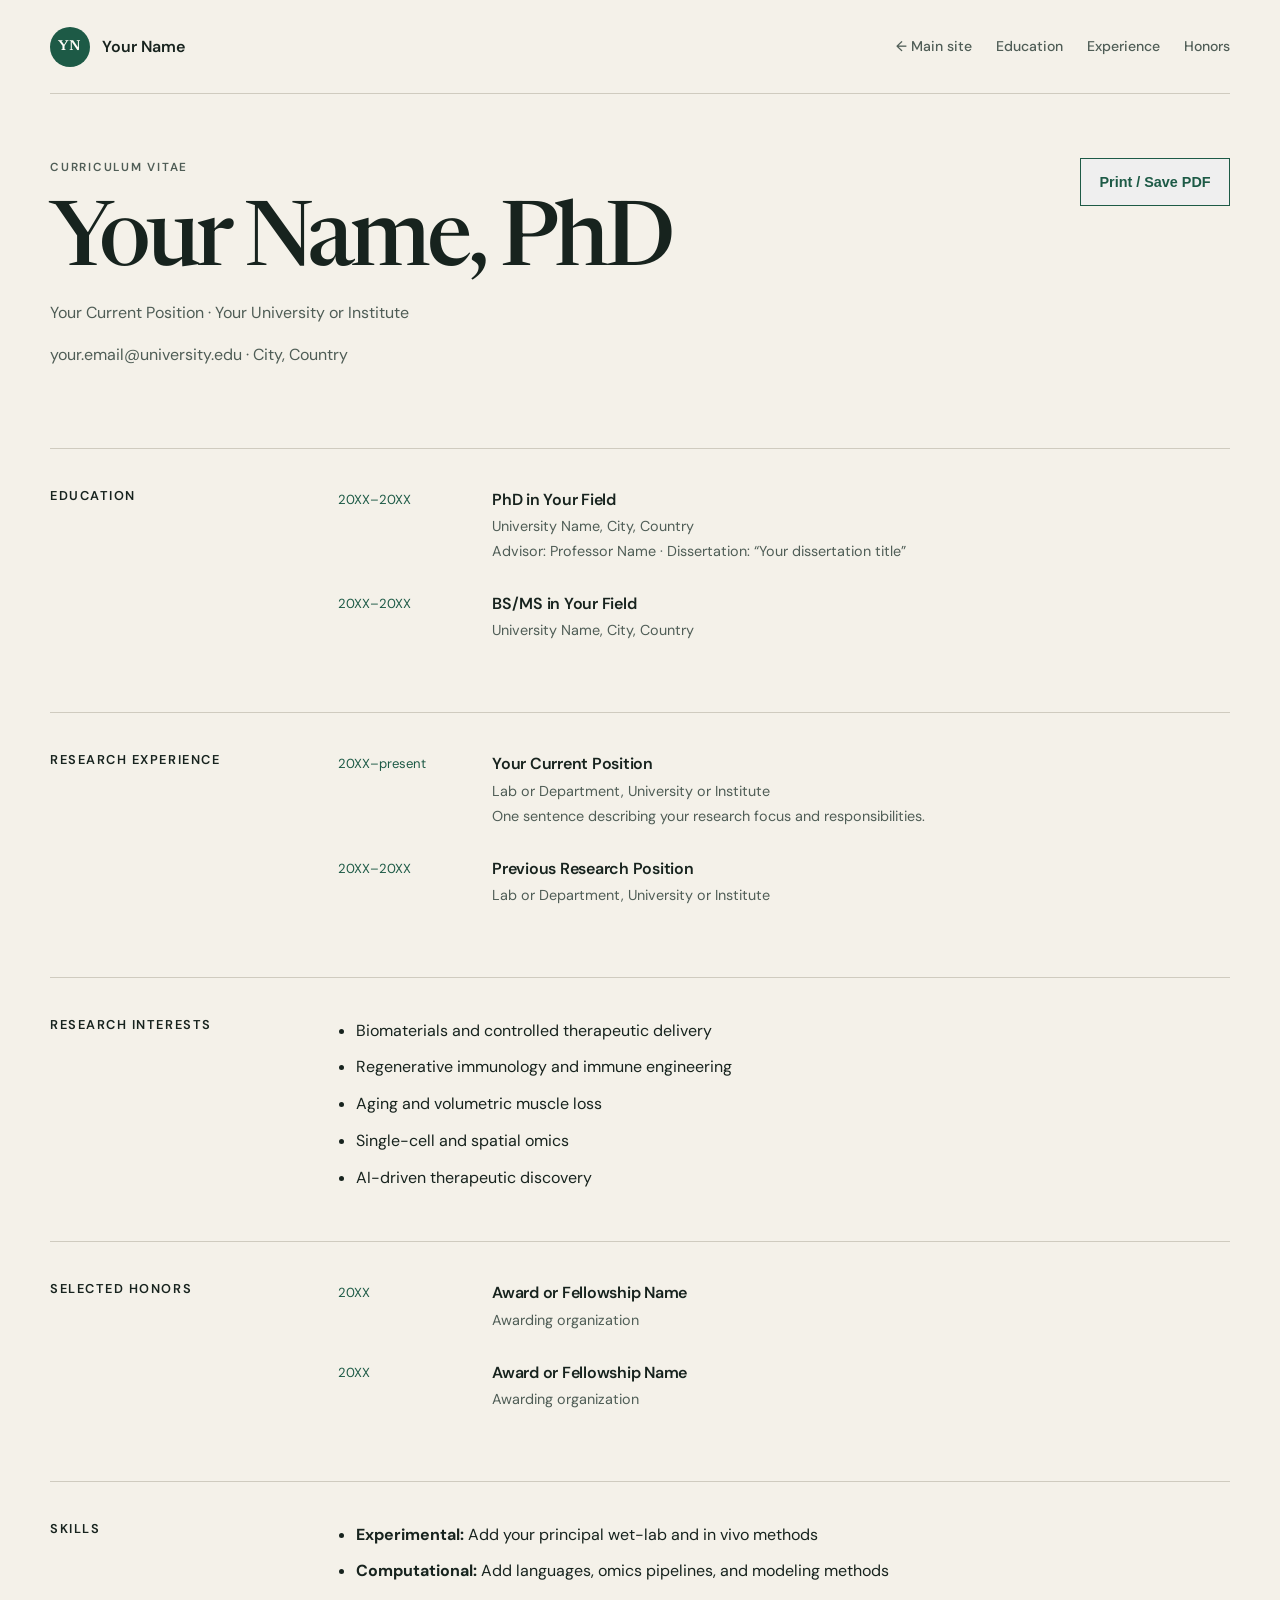
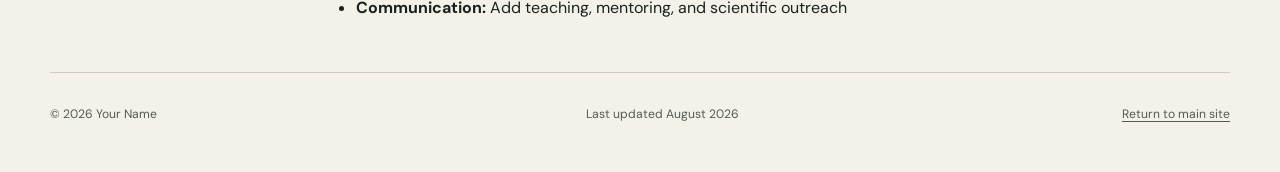
==== cv.html @ 3920d647 "Create initial academic website" ====
<!doctype html>
<html lang="en">
  <head>
    <meta charset="utf-8" />
    <meta name="viewport" content="width=device-width, initial-scale=1" />
    <meta name="description" content="Curriculum vitae of Your Name." />
    <title>CV — Your Name</title>
    <link rel="icon" href="assets/favicon.svg" type="image/svg+xml" />
    <link rel="stylesheet" href="styles.css" />
  </head>
  <body class="cv-page">
    <a class="skip-link" href="#main-content">Skip to content</a>
    <header class="site-header">
      <a class="site-name" href="index.html">
        <span class="mark" aria-hidden="true">YN</span>
        <span>Your Name</span>
      </a>
      <nav aria-label="CV navigation">
        <a href="index.html">← Main site</a>
        <a href="#education">Education</a>
        <a href="#experience">Experience</a>
        <a href="#honors">Honors</a>
      </nav>
    </header>

    <main id="main-content">
      <section class="cv-header">
        <div>
          <p class="eyebrow">Curriculum Vitae</p>
          <h1>Your Name, PhD</h1>
          <p>Your Current Position · Your University or Institute</p>
          <p>your.email@university.edu · City, Country</p>
        </div>
        <div>
          <button class="button button-secondary print-button" type="button" onclick="window.print()">
            Print / Save PDF
          </button>
        </div>
      </section>

      <section class="cv-section" id="education">
        <h2>Education</h2>
        <div>
          <article class="cv-entry">
            <time>20XX–20XX</time>
            <div>
              <h3>PhD in Your Field</h3>
              <p>University Name, City, Country</p>
              <p>Advisor: Professor Name · Dissertation: “Your dissertation title”</p>
            </div>
          </article>
          <article class="cv-entry">
            <time>20XX–20XX</time>
            <div>
              <h3>BS/MS in Your Field</h3>
              <p>University Name, City, Country</p>
            </div>
          </article>
        </div>
      </section>

      <section class="cv-section" id="experience">
        <h2>Research Experience</h2>
        <div>
          <article class="cv-entry">
            <time>20XX–present</time>
            <div>
              <h3>Your Current Position</h3>
              <p>Lab or Department, University or Institute</p>
              <p>One sentence describing your research focus and responsibilities.</p>
            </div>
          </article>
          <article class="cv-entry">
            <time>20XX–20XX</time>
            <div>
              <h3>Previous Research Position</h3>
              <p>Lab or Department, University or Institute</p>
            </div>
          </article>
        </div>
      </section>

      <section class="cv-section">
        <h2>Research Interests</h2>
        <ul class="simple-list">
          <li>Biomaterials and controlled therapeutic delivery</li>
          <li>Regenerative immunology and immune engineering</li>
          <li>Aging and volumetric muscle loss</li>
          <li>Single-cell and spatial omics</li>
          <li>AI-driven therapeutic discovery</li>
        </ul>
      </section>

      <section class="cv-section" id="honors">
        <h2>Selected Honors</h2>
        <div>
          <article class="cv-entry">
            <time>20XX</time>
            <div>
              <h3>Award or Fellowship Name</h3>
              <p>Awarding organization</p>
            </div>
          </article>
          <article class="cv-entry">
            <time>20XX</time>
            <div>
              <h3>Award or Fellowship Name</h3>
              <p>Awarding organization</p>
            </div>
          </article>
        </div>
      </section>

      <section class="cv-section">
        <h2>Skills</h2>
        <ul class="simple-list">
          <li><strong>Experimental:</strong> Add your principal wet-lab and in vivo methods</li>
          <li><strong>Computational:</strong> Add languages, omics pipelines, and modeling methods</li>
          <li><strong>Communication:</strong> Add teaching, mentoring, and scientific outreach</li>
        </ul>
      </section>
    </main>

    <footer>
      <p>© 2026 Your Name</p>
      <p>Last updated August 2026</p>
      <a href="index.html">Return to main site</a>
    </footer>
  </body>
</html>
---- styles.css ----
@import url("https://fonts.googleapis.com/css2?family=DM+Sans:wght@400;500;600&family=Newsreader:opsz,wght@6..72,400;6..72,500&display=swap");

:root {
  --ink: #17231e;
  --ink-soft: #4f5d56;
  --paper: #f4f1e9;
  --paper-deep: #e9e4d8;
  --green: #1d5a46;
  --green-dark: #123d31;
  --sage: #b7c9ba;
  --line: #cfcbbf;
  --white: #fffdf8;
  --sans: "DM Sans", Arial, sans-serif;
  --serif: "Newsreader", Georgia, serif;
  --max-width: 1180px;
}

* {
  box-sizing: border-box;
}

html {
  scroll-behavior: smooth;
}

body {
  margin: 0;
  color: var(--ink);
  background: var(--paper);
  font-family: var(--sans);
  font-size: 16px;
  line-height: 1.6;
}

a {
  color: inherit;
  text-decoration-thickness: 1px;
  text-underline-offset: 0.22em;
}

a:focus-visible,
button:focus-visible {
  outline: 3px solid #d39f35;
  outline-offset: 4px;
}

.skip-link {
  position: fixed;
  top: 0.75rem;
  left: 0.75rem;
  z-index: 100;
  padding: 0.6rem 0.9rem;
  background: var(--ink);
  color: white;
  transform: translateY(-180%);
}

.skip-link:focus {
  transform: translateY(0);
}

.site-header,
main,
footer {
  width: min(calc(100% - 3rem), var(--max-width));
  margin-inline: auto;
}

.site-header {
  display: flex;
  align-items: center;
  justify-content: space-between;
  min-height: 94px;
  border-bottom: 1px solid var(--line);
}

.site-name {
  display: inline-flex;
  gap: 0.75rem;
  align-items: center;
  color: var(--ink);
  font-weight: 600;
  text-decoration: none;
}

.mark {
  display: grid;
  width: 2.5rem;
  height: 2.5rem;
  place-items: center;
  border-radius: 50%;
  color: var(--white);
  background: var(--green);
  font-family: var(--serif);
  font-size: 0.9rem;
  letter-spacing: 0.06em;
}

nav {
  display: flex;
  flex-wrap: wrap;
  gap: 0.3rem 1.5rem;
  justify-content: flex-end;
}

nav a {
  color: var(--ink-soft);
  font-size: 0.88rem;
  font-weight: 500;
  text-decoration: none;
}

nav a:hover {
  color: var(--green);
}

.hero {
  display: grid;
  grid-template-columns: minmax(0, 1.7fr) minmax(280px, 0.7fr);
  gap: clamp(3rem, 8vw, 8rem);
  align-items: center;
  min-height: 690px;
  padding: 5.5rem 0;
}

.eyebrow,
.section-index,
.project-label {
  margin: 0 0 1.3rem;
  color: var(--green);
  font-size: 0.73rem;
  font-weight: 600;
  letter-spacing: 0.15em;
  text-transform: uppercase;
}

h1,
h2,
h3,
p {
  margin-top: 0;
}

h1,
h2,
h3 {
  font-family: var(--serif);
  font-weight: 500;
  line-height: 1.06;
}

h1 {
  max-width: 850px;
  margin-bottom: 1.75rem;
  font-size: clamp(3.4rem, 7vw, 6.6rem);
  letter-spacing: -0.045em;
}

h2 {
  margin-bottom: 1.25rem;
  font-size: clamp(2.4rem, 4.5vw, 4.2rem);
  letter-spacing: -0.035em;
}

h3 {
  font-size: 1.65rem;
  letter-spacing: -0.015em;
}

.intro {
  max-width: 720px;
  margin-bottom: 2rem;
  color: var(--ink-soft);
  font-size: clamp(1.05rem, 2vw, 1.25rem);
}

.intro strong {
  color: var(--ink);
}

.hero-actions {
  display: flex;
  flex-wrap: wrap;
  gap: 0.75rem;
}

.button {
  display: inline-flex;
  align-items: center;
  justify-content: center;
  min-height: 48px;
  padding: 0.7rem 1.15rem;
  border: 1px solid var(--green);
  font-size: 0.9rem;
  font-weight: 600;
  text-decoration: none;
  transition: background 160ms ease, color 160ms ease;
}

.button-primary {
  color: var(--white);
  background: var(--green);
}

.button-primary:hover {
  background: var(--green-dark);
}

.button-secondary {
  color: var(--green);
}

.button-secondary:hover {
  color: var(--white);
  background: var(--green);
}

.profile-card {
  padding: 1rem;
  border: 1px solid var(--line);
  background: rgba(255, 253, 248, 0.48);
}

.portrait-placeholder {
  display: grid;
  min-height: 280px;
  margin-bottom: 1.25rem;
  place-items: center;
  color: var(--green-dark);
  background:
    radial-gradient(circle at 73% 27%, rgba(244, 241, 233, 0.9) 0 5%, transparent 5.5%),
    linear-gradient(145deg, var(--sage), #d8dfd3 60%, #9bb3a3);
  font-family: var(--serif);
  font-size: 1.25rem;
  line-height: 1.2;
  text-align: center;
}

.profile-role {
  margin-bottom: 0.1rem;
  font-weight: 600;
}

.profile-card p:not(.profile-role) {
  color: var(--ink-soft);
  font-size: 0.9rem;
}

.quick-facts {
  display: grid;
  grid-template-columns: 1fr 1fr;
  gap: 1rem;
  margin: 1.3rem 0 0;
  padding-top: 1rem;
  border-top: 1px solid var(--line);
}

.quick-facts dt {
  color: var(--ink-soft);
  font-size: 0.7rem;
  letter-spacing: 0.1em;
  text-transform: uppercase;
}

.quick-facts dd {
  margin: 0.25rem 0 0;
  font-size: 0.84rem;
  line-height: 1.35;
}

.section-rule {
  padding: clamp(4.5rem, 9vw, 8rem) 0;
  border-top: 1px solid var(--line);
  scroll-margin-top: 2rem;
}

.statement {
  display: grid;
  grid-template-columns: 1fr 3fr;
  gap: 3rem;
}

.large-copy {
  max-width: 900px;
  color: var(--ink-soft);
  font-family: var(--serif);
  font-size: clamp(1.55rem, 3.1vw, 2.65rem);
  line-height: 1.28;
}

.section-heading {
  display: grid;
  grid-template-columns: 1.4fr 0.6fr;
  gap: 3rem;
  align-items: end;
  margin-bottom: 3.5rem;
}

.section-heading p:last-child {
  max-width: 420px;
  color: var(--ink-soft);
}

.research-grid {
  display: grid;
  grid-template-columns: repeat(2, 1fr);
  border-top: 1px solid var(--line);
  border-left: 1px solid var(--line);
}

.research-card {
  min-height: 310px;
  padding: clamp(1.5rem, 4vw, 3rem);
  border-right: 1px solid var(--line);
  border-bottom: 1px solid var(--line);
  transition: background 180ms ease;
}

.research-card:hover {
  background: var(--white);
}

.card-number {
  display: block;
  margin-bottom: 3.5rem;
  color: var(--green);
  font-size: 0.75rem;
}

.research-card p {
  color: var(--ink-soft);
}

.research-card .keywords {
  margin-top: 2rem;
  color: var(--green);
  font-size: 0.78rem;
  font-weight: 500;
}

.publication-list {
  margin: 0 0 2rem;
  padding: 0;
  list-style: none;
  counter-reset: publications;
}

.publication-list li {
  display: grid;
  grid-template-columns: 1fr auto;
  gap: 2rem;
  padding: 2rem 0 2rem 3.5rem;
  border-top: 1px solid var(--line);
  counter-increment: publications;
  position: relative;
}

.publication-list li:last-child {
  border-bottom: 1px solid var(--line);
}

.publication-list li::before {
  position: absolute;
  left: 0;
  top: 2.35rem;
  color: var(--green);
  content: counter(publications, decimal-leading-zero);
  font-size: 0.75rem;
}

.publication-list p {
  margin-bottom: 0.15rem;
  color: var(--ink-soft);
  font-size: 0.9rem;
}

.publication-list .publication-title {
  margin-bottom: 0.6rem;
  color: var(--ink);
  font-family: var(--serif);
  font-size: 1.4rem;
}

.publication-link {
  color: var(--green);
  font-size: 0.8rem;
  font-weight: 600;
}

.text-link {
  color: var(--green);
  font-weight: 600;
}

.featured-project {
  display: grid;
  grid-template-columns: 1.1fr 0.9fr;
  gap: clamp(2rem, 8vw, 7rem);
  padding: clamp(2rem, 5vw, 4.5rem);
  color: var(--white);
  background: var(--green-dark);
}

.featured-project h3 {
  margin-bottom: 1.5rem;
  font-size: clamp(3.3rem, 7vw, 6.5rem);
}

.project-label {
  color: var(--sage);
}

.project-lede {
  color: #dbe6de;
  font-size: 1.05rem;
}

.project-meta {
  align-self: end;
}

.project-meta p {
  display: grid;
  grid-template-columns: 85px 1fr;
  gap: 1rem;
  padding: 0.9rem 0;
  margin: 0;
  border-top: 1px solid rgba(255, 255, 255, 0.22);
  color: #dbe6de;
  font-size: 0.86rem;
}

.project-meta span {
  color: var(--sage);
  font-size: 0.7rem;
  letter-spacing: 0.1em;
  text-transform: uppercase;
}

.news-list article {
  display: grid;
  grid-template-columns: 120px minmax(220px, 1fr) 1fr;
  gap: 2rem;
  padding: 1.7rem 0;
  border-top: 1px solid var(--line);
}

.news-list article:last-child {
  border-bottom: 1px solid var(--line);
}

.news-list time {
  color: var(--green);
  font-size: 0.78rem;
}

.news-list h3 {
  margin-bottom: 0;
  font-family: var(--sans);
  font-size: 1rem;
  font-weight: 600;
  line-height: 1.5;
}

.news-list p {
  margin-bottom: 0;
  color: var(--ink-soft);
  font-size: 0.9rem;
}

.contact {
  display: grid;
  grid-template-columns: 1.5fr 0.5fr;
  gap: 4rem;
}

.contact h2 {
  max-width: 760px;
}

.contact-details > a {
  display: inline-block;
  margin-bottom: 1.5rem;
  color: var(--green);
  font-weight: 600;
}

.contact-details p {
  color: var(--ink-soft);
  font-size: 0.9rem;
}

.social-links {
  display: flex;
  flex-direction: column;
  gap: 0.5rem;
  padding-top: 1rem;
}

.social-links a {
  width: fit-content;
  font-size: 0.86rem;
}

footer {
  display: grid;
  grid-template-columns: 1fr 1fr auto;
  gap: 2rem;
  padding: 2rem 0 3rem;
  border-top: 1px solid var(--line);
  color: var(--ink-soft);
  font-size: 0.76rem;
}

footer p {
  margin-bottom: 0;
}

.cv-page .site-header {
  margin-bottom: 4rem;
}

.cv-header {
  display: grid;
  grid-template-columns: 1fr auto;
  gap: 2rem;
  padding-bottom: 4rem;
}

.cv-header h1 {
  margin-bottom: 0.5rem;
}

.cv-header p {
  color: var(--ink-soft);
}

.cv-section {
  display: grid;
  grid-template-columns: 240px 1fr;
  gap: 3rem;
  padding: 2.5rem 0;
  border-top: 1px solid var(--line);
}

.cv-section h2 {
  font-family: var(--sans);
  font-size: 0.8rem;
  font-weight: 600;
  letter-spacing: 0.12em;
  text-transform: uppercase;
}

.cv-entry {
  display: grid;
  grid-template-columns: 130px 1fr;
  gap: 1.5rem;
  margin-bottom: 1.7rem;
}

.cv-entry time {
  color: var(--green);
  font-size: 0.82rem;
}

.cv-entry h3 {
  margin-bottom: 0.25rem;
  font-family: var(--sans);
  font-size: 1rem;
  font-weight: 600;
  line-height: 1.4;
}

.cv-entry p {
  margin-bottom: 0.15rem;
  color: var(--ink-soft);
  font-size: 0.9rem;
}

.simple-list {
  margin: 0;
  padding-left: 1.1rem;
}

.simple-list li {
  margin-bottom: 0.7rem;
}

@media (max-width: 820px) {
  .site-header {
    align-items: flex-start;
    flex-direction: column;
    gap: 1rem;
    padding: 1.2rem 0;
  }

  nav {
    justify-content: flex-start;
  }

  .hero {
    grid-template-columns: 1fr;
    min-height: auto;
    padding: 4rem 0;
  }

  .profile-card {
    display: grid;
    grid-template-columns: minmax(150px, 0.6fr) 1fr;
    gap: 1.25rem;
    align-items: end;
  }

  .portrait-placeholder {
    grid-row: span 2;
    min-height: 240px;
    margin: 0;
  }

  .statement,
  .section-heading,
  .contact,
  .cv-section {
    grid-template-columns: 1fr;
    gap: 1.25rem;
  }

  .featured-project {
    grid-template-columns: 1fr;
  }

  .news-list article {
    grid-template-columns: 100px 1fr;
  }

  .news-list p {
    grid-column: 2;
  }

  footer {
    grid-template-columns: 1fr;
    gap: 0.4rem;
  }
}

@media (max-width: 560px) {
  .site-header,
  main,
  footer {
    width: min(calc(100% - 2rem), var(--max-width));
  }

  nav {
    gap: 0.45rem 1rem;
  }

  h1 {
    font-size: clamp(3rem, 14vw, 4.2rem);
  }

  .research-grid {
    grid-template-columns: 1fr;
  }

  .profile-card {
    display: block;
  }

  .portrait-placeholder {
    margin-bottom: 1.25rem;
  }

  .publication-list li {
    grid-template-columns: 1fr;
    gap: 0.7rem;
  }

  .news-list article {
    grid-template-columns: 1fr;
    gap: 0.5rem;
  }

  .news-list p {
    grid-column: auto;
  }

  .cv-header,
  .cv-entry {
    grid-template-columns: 1fr;
    gap: 0.5rem;
  }
}

@media (prefers-reduced-motion: reduce) {
  html {
    scroll-behavior: auto;
  }

  * {
    transition: none !important;
  }
}

@media print {
  @page {
    margin: 18mm;
  }

  body {
    background: white;
    font-size: 10pt;
  }

  .cv-page .site-header,
  .cv-page footer,
  .print-button {
    display: none;
  }

  .cv-page main {
    width: 100%;
  }

  .cv-header {
    padding-bottom: 2rem;
  }

  .cv-header h1 {
    font-size: 36pt;
  }

  .cv-section {
    break-inside: avoid;
    padding: 1.2rem 0;
  }
}
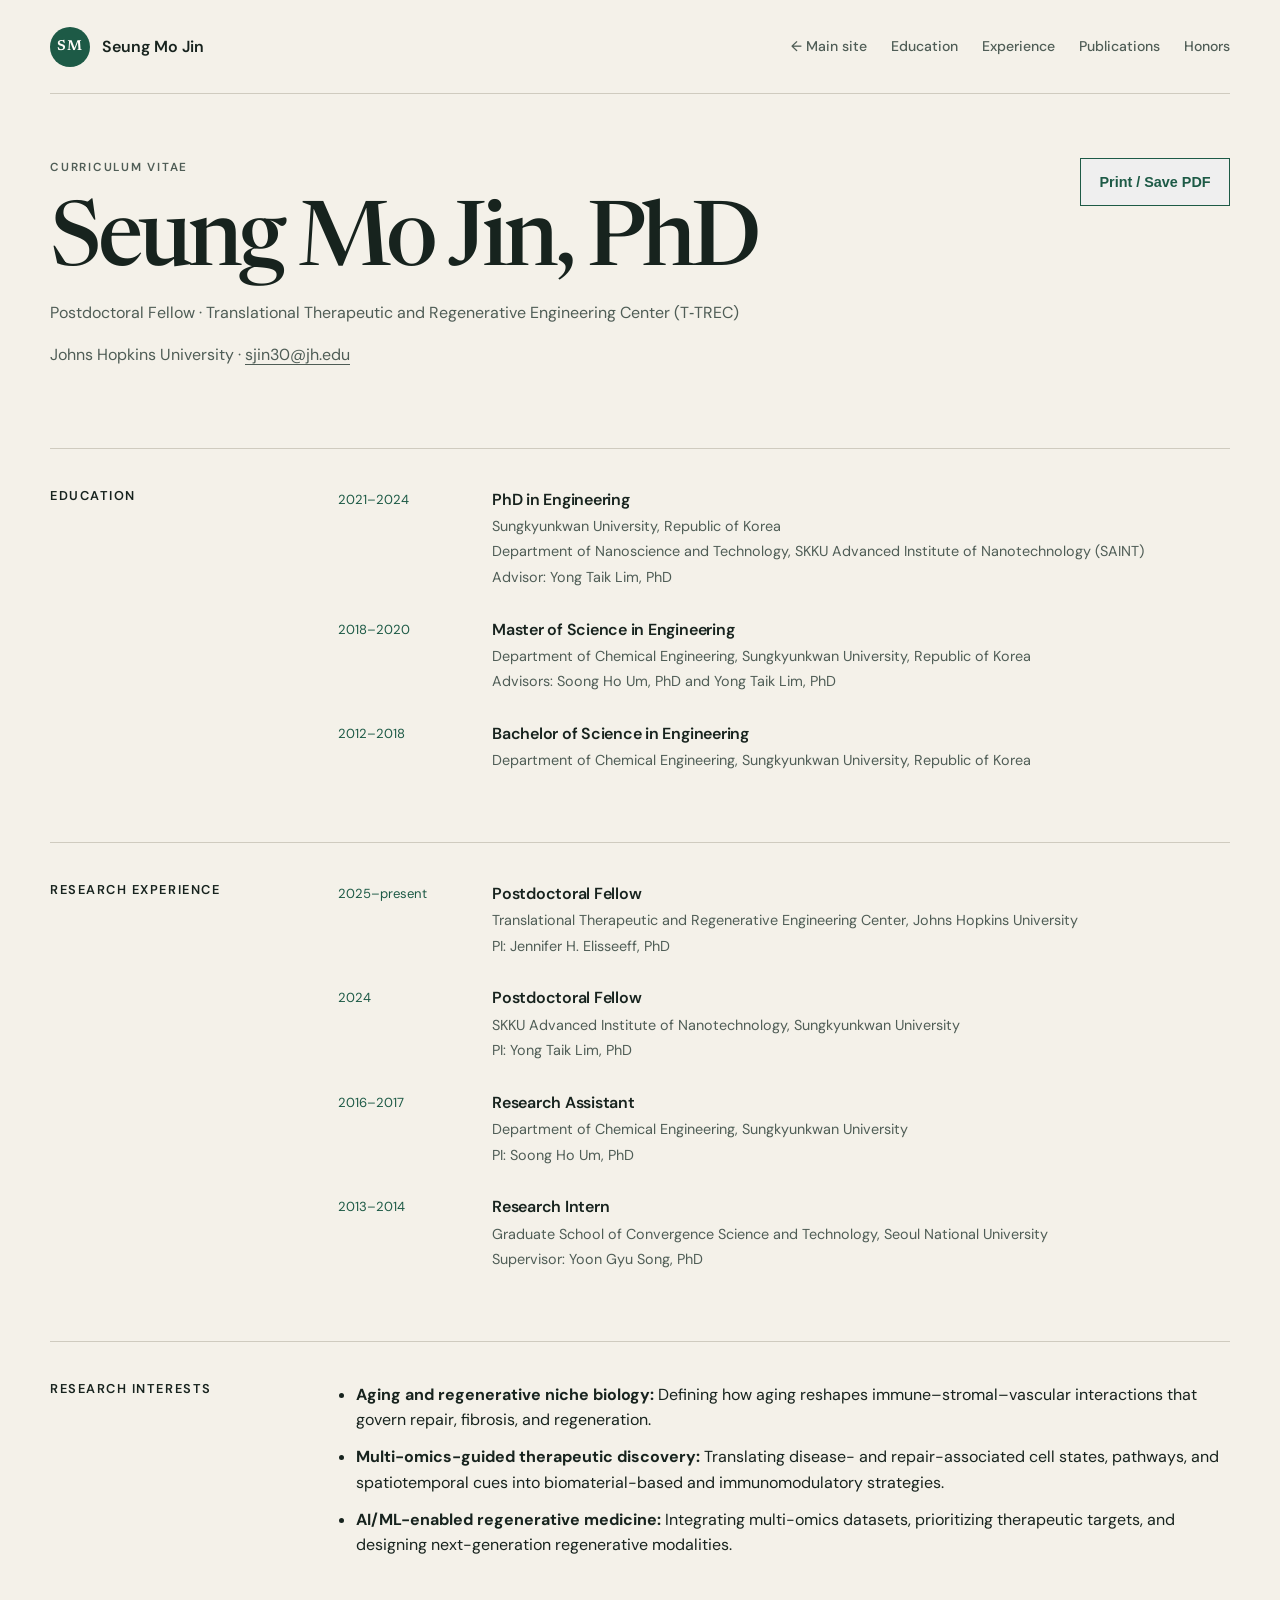
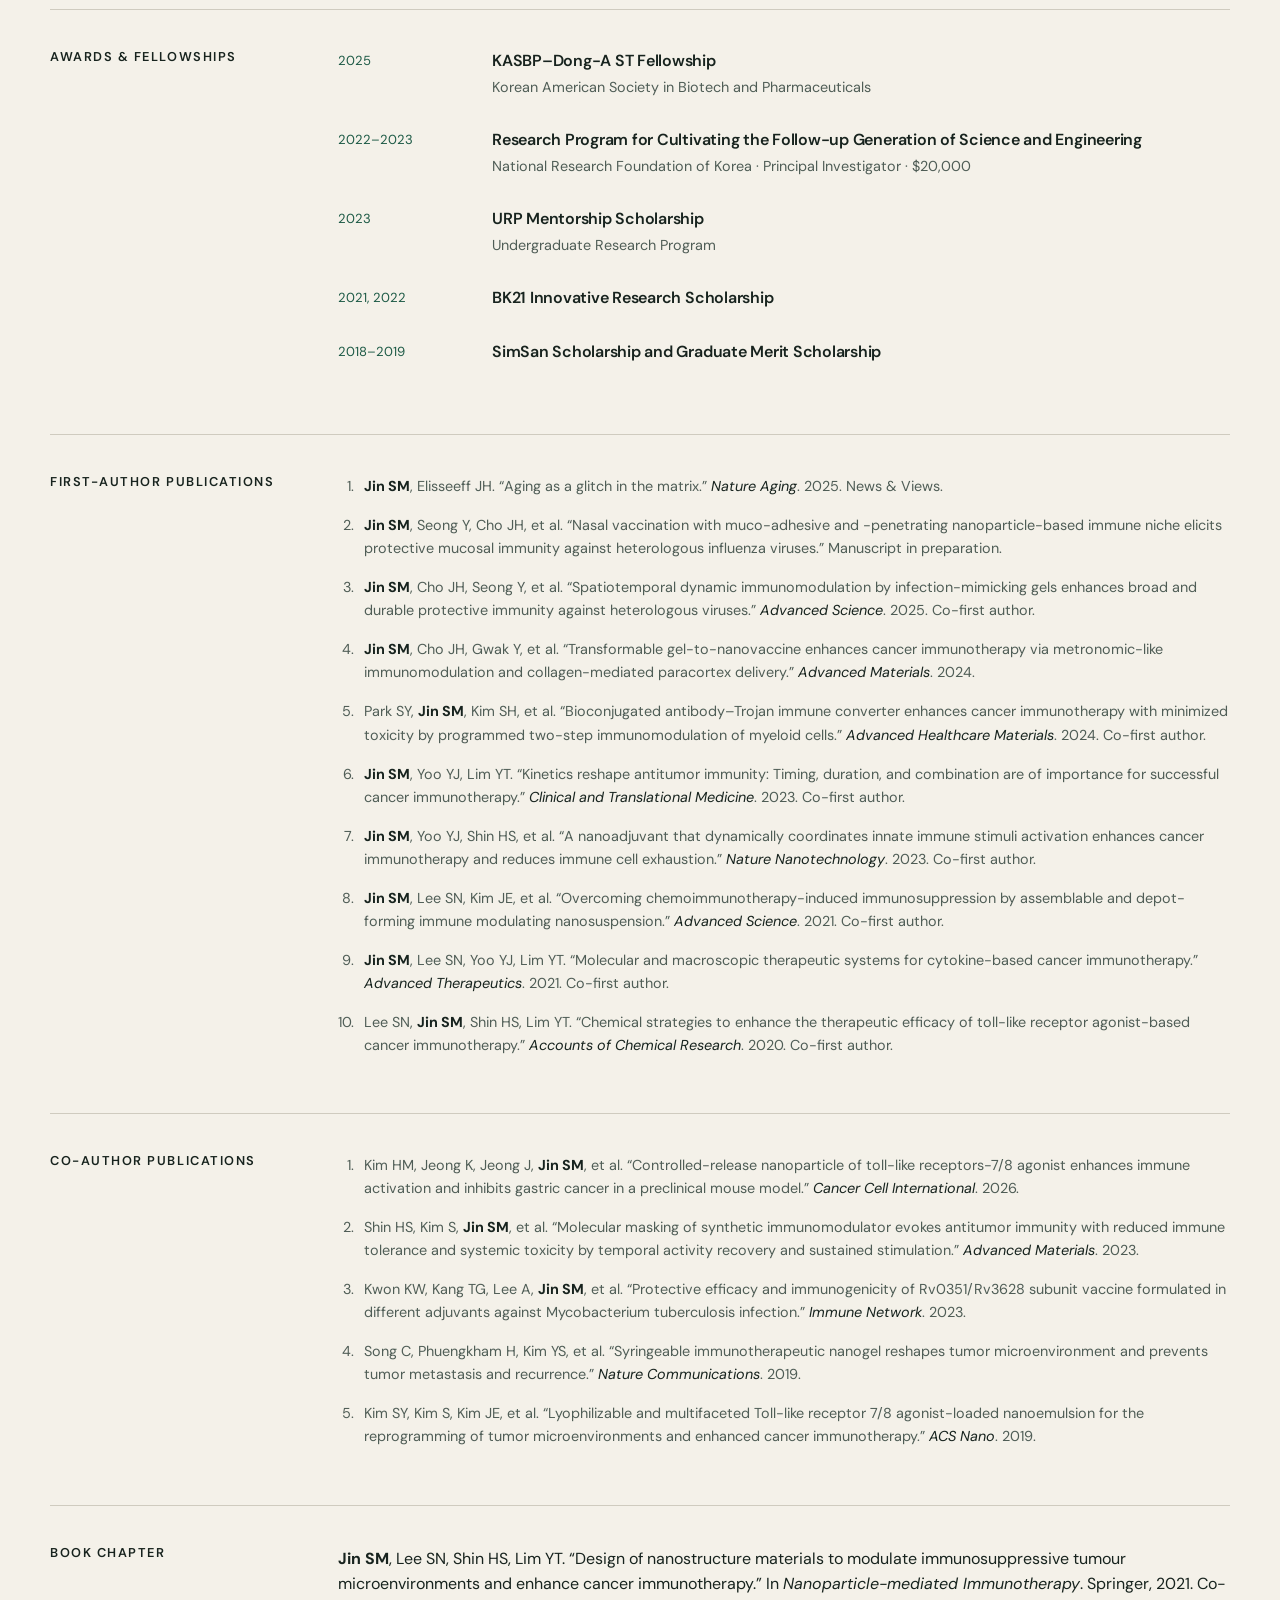
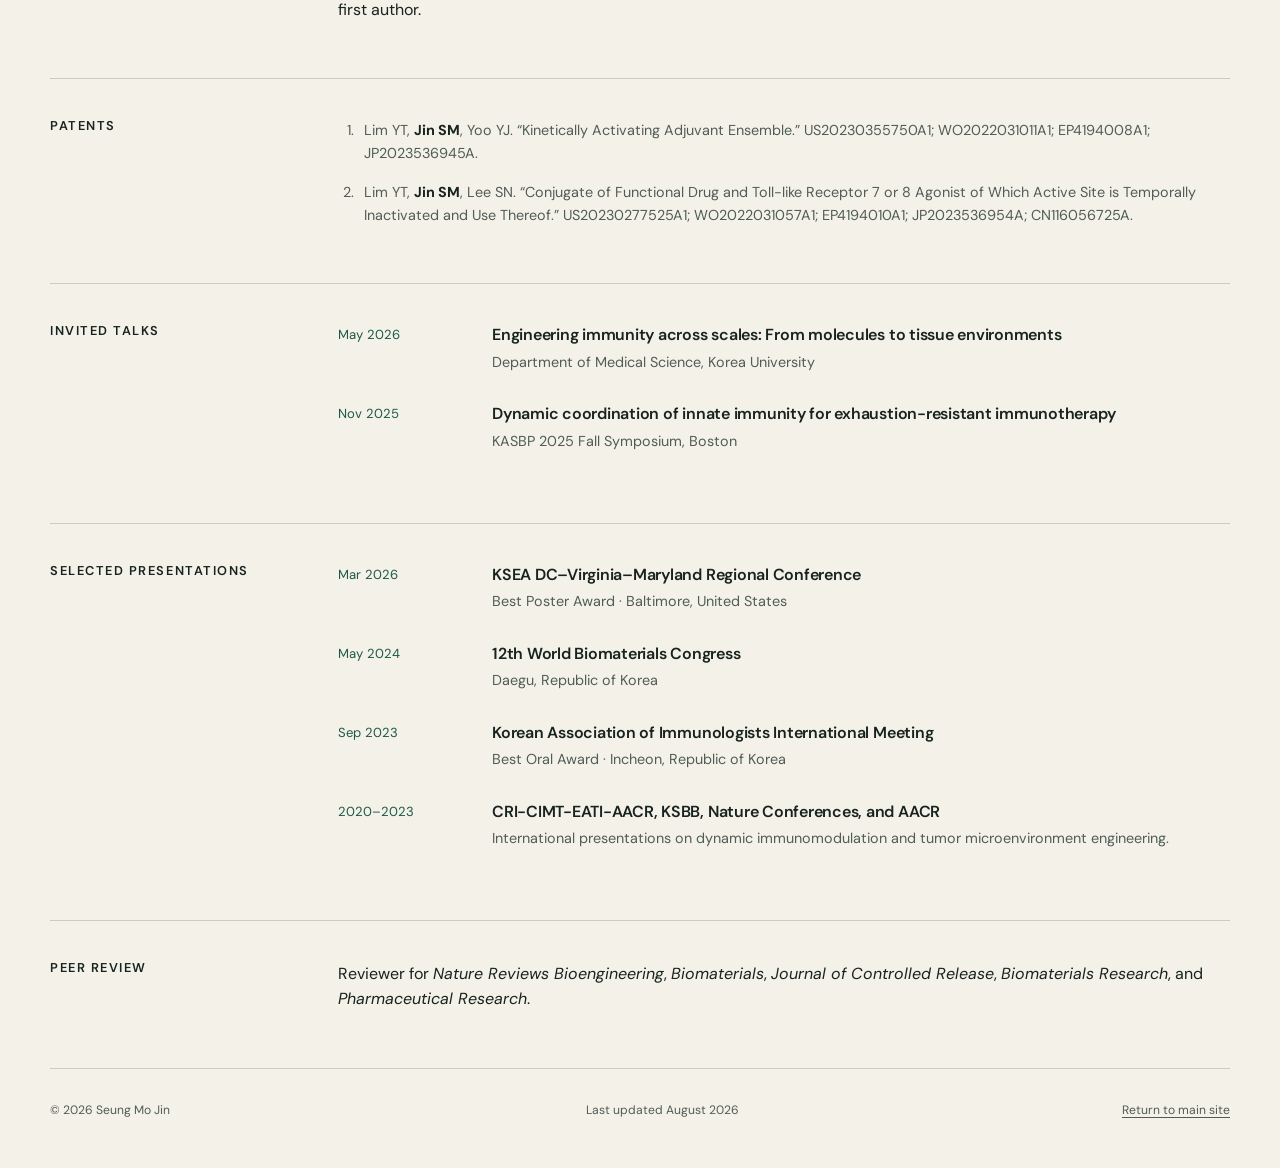
==== commit 0597624c: "Personalize website from academic CV" ====
--- a/cv.html
+++ b/cv.html
@@ -3,8 +3,8 @@
   <head>
     <meta charset="utf-8" />
     <meta name="viewport" content="width=device-width, initial-scale=1" />
-    <meta name="description" content="Curriculum vitae of Your Name." />
-    <title>CV — Your Name</title>
+    <meta name="description" content="Curriculum vitae of Seung Mo Jin, PhD." />
+    <title>CV — Seung Mo Jin, PhD</title>
     <link rel="icon" href="assets/favicon.svg" type="image/svg+xml" />
     <link rel="stylesheet" href="styles.css" />
   </head>
@@ -12,13 +12,14 @@
     <a class="skip-link" href="#main-content">Skip to content</a>
     <header class="site-header">
       <a class="site-name" href="index.html">
-        <span class="mark" aria-hidden="true">YN</span>
-        <span>Your Name</span>
+        <span class="mark" aria-hidden="true">SM</span>
+        <span>Seung Mo Jin</span>
       </a>
       <nav aria-label="CV navigation">
         <a href="index.html">← Main site</a>
         <a href="#education">Education</a>
         <a href="#experience">Experience</a>
+        <a href="#publications">Publications</a>
         <a href="#honors">Honors</a>
       </nav>
     </header>
@@ -27,9 +28,9 @@
       <section class="cv-header">
         <div>
           <p class="eyebrow">Curriculum Vitae</p>
-          <h1>Your Name, PhD</h1>
-          <p>Your Current Position · Your University or Institute</p>
-          <p>your.email@university.edu · City, Country</p>
+          <h1>Seung Mo Jin, PhD</h1>
+          <p>Postdoctoral Fellow · Translational Therapeutic and Regenerative Engineering Center (T‑TREC)</p>
+          <p>Johns Hopkins University · <a href="mailto:sjin30@jh.edu">sjin30@jh.edu</a></p>
         </div>
         <div>
           <button class="button button-secondary print-button" type="button" onclick="window.print()">
@@ -42,18 +43,27 @@
         <h2>Education</h2>
         <div>
           <article class="cv-entry">
-            <time>20XX–20XX</time>
-            <div>
-              <h3>PhD in Your Field</h3>
-              <p>University Name, City, Country</p>
-              <p>Advisor: Professor Name · Dissertation: “Your dissertation title”</p>
-            </div>
-          </article>
-          <article class="cv-entry">
-            <time>20XX–20XX</time>
-            <div>
-              <h3>BS/MS in Your Field</h3>
-              <p>University Name, City, Country</p>
+            <time>2021–2024</time>
+            <div>
+              <h3>PhD in Engineering</h3>
+              <p>Sungkyunkwan University, Republic of Korea</p>
+              <p>Department of Nanoscience and Technology, SKKU Advanced Institute of Nanotechnology (SAINT)</p>
+              <p>Advisor: Yong Taik Lim, PhD</p>
+            </div>
+          </article>
+          <article class="cv-entry">
+            <time>2018–2020</time>
+            <div>
+              <h3>Master of Science in Engineering</h3>
+              <p>Department of Chemical Engineering, Sungkyunkwan University, Republic of Korea</p>
+              <p>Advisors: Soong Ho Um, PhD and Yong Taik Lim, PhD</p>
+            </div>
+          </article>
+          <article class="cv-entry">
+            <time>2012–2018</time>
+            <div>
+              <h3>Bachelor of Science in Engineering</h3>
+              <p>Department of Chemical Engineering, Sungkyunkwan University, Republic of Korea</p>
             </div>
           </article>
         </div>
@@ -63,18 +73,35 @@
         <h2>Research Experience</h2>
         <div>
           <article class="cv-entry">
-            <time>20XX–present</time>
-            <div>
-              <h3>Your Current Position</h3>
-              <p>Lab or Department, University or Institute</p>
-              <p>One sentence describing your research focus and responsibilities.</p>
-            </div>
-          </article>
-          <article class="cv-entry">
-            <time>20XX–20XX</time>
-            <div>
-              <h3>Previous Research Position</h3>
-              <p>Lab or Department, University or Institute</p>
+            <time>2025–present</time>
+            <div>
+              <h3>Postdoctoral Fellow</h3>
+              <p>Translational Therapeutic and Regenerative Engineering Center, Johns Hopkins University</p>
+              <p>PI: Jennifer H. Elisseeff, PhD</p>
+            </div>
+          </article>
+          <article class="cv-entry">
+            <time>2024</time>
+            <div>
+              <h3>Postdoctoral Fellow</h3>
+              <p>SKKU Advanced Institute of Nanotechnology, Sungkyunkwan University</p>
+              <p>PI: Yong Taik Lim, PhD</p>
+            </div>
+          </article>
+          <article class="cv-entry">
+            <time>2016–2017</time>
+            <div>
+              <h3>Research Assistant</h3>
+              <p>Department of Chemical Engineering, Sungkyunkwan University</p>
+              <p>PI: Soong Ho Um, PhD</p>
+            </div>
+          </article>
+          <article class="cv-entry">
+            <time>2013–2014</time>
+            <div>
+              <h3>Research Intern</h3>
+              <p>Graduate School of Convergence Science and Technology, Seoul National University</p>
+              <p>Supervisor: Yoon Gyu Song, PhD</p>
             </div>
           </article>
         </div>
@@ -83,46 +110,89 @@
       <section class="cv-section">
         <h2>Research Interests</h2>
         <ul class="simple-list">
-          <li>Biomaterials and controlled therapeutic delivery</li>
-          <li>Regenerative immunology and immune engineering</li>
-          <li>Aging and volumetric muscle loss</li>
-          <li>Single-cell and spatial omics</li>
-          <li>AI-driven therapeutic discovery</li>
+          <li><strong>Aging and regenerative niche biology:</strong> Defining how aging reshapes immune–stromal–vascular interactions that govern repair, fibrosis, and regeneration.</li>
+          <li><strong>Multi-omics-guided therapeutic discovery:</strong> Translating disease- and repair-associated cell states, pathways, and spatiotemporal cues into biomaterial-based and immunomodulatory strategies.</li>
+          <li><strong>AI/ML-enabled regenerative medicine:</strong> Integrating multi-omics datasets, prioritizing therapeutic targets, and designing next-generation regenerative modalities.</li>
         </ul>
       </section>
 
       <section class="cv-section" id="honors">
-        <h2>Selected Honors</h2>
-        <div>
-          <article class="cv-entry">
-            <time>20XX</time>
-            <div>
-              <h3>Award or Fellowship Name</h3>
-              <p>Awarding organization</p>
-            </div>
-          </article>
-          <article class="cv-entry">
-            <time>20XX</time>
-            <div>
-              <h3>Award or Fellowship Name</h3>
-              <p>Awarding organization</p>
-            </div>
-          </article>
-        </div>
-      </section>
-
-      <section class="cv-section">
-        <h2>Skills</h2>
-        <ul class="simple-list">
-          <li><strong>Experimental:</strong> Add your principal wet-lab and in vivo methods</li>
-          <li><strong>Computational:</strong> Add languages, omics pipelines, and modeling methods</li>
-          <li><strong>Communication:</strong> Add teaching, mentoring, and scientific outreach</li>
-        </ul>
+        <h2>Awards & Fellowships</h2>
+        <div>
+          <article class="cv-entry"><time>2025</time><div><h3>KASBP–Dong-A ST Fellowship</h3><p>Korean American Society in Biotech and Pharmaceuticals</p></div></article>
+          <article class="cv-entry"><time>2022–2023</time><div><h3>Research Program for Cultivating the Follow-up Generation of Science and Engineering</h3><p>National Research Foundation of Korea · Principal Investigator · $20,000</p></div></article>
+          <article class="cv-entry"><time>2023</time><div><h3>URP Mentorship Scholarship</h3><p>Undergraduate Research Program</p></div></article>
+          <article class="cv-entry"><time>2021, 2022</time><div><h3>BK21 Innovative Research Scholarship</h3></div></article>
+          <article class="cv-entry"><time>2018–2019</time><div><h3>SimSan Scholarship and Graduate Merit Scholarship</h3></div></article>
+        </div>
+      </section>
+
+      <section class="cv-section" id="publications">
+        <h2>First-author Publications</h2>
+        <ol class="cv-publications">
+          <li><strong>Jin SM</strong>, Elisseeff JH. “Aging as a glitch in the matrix.” <em>Nature Aging</em>. 2025. News & Views.</li>
+          <li><strong>Jin SM</strong>, Seong Y, Cho JH, et al. “Nasal vaccination with muco-adhesive and -penetrating nanoparticle-based immune niche elicits protective mucosal immunity against heterologous influenza viruses.” Manuscript in preparation.</li>
+          <li><strong>Jin SM</strong>, Cho JH, Seong Y, et al. “Spatiotemporal dynamic immunomodulation by infection-mimicking gels enhances broad and durable protective immunity against heterologous viruses.” <em>Advanced Science</em>. 2025. Co-first author.</li>
+          <li><strong>Jin SM</strong>, Cho JH, Gwak Y, et al. “Transformable gel-to-nanovaccine enhances cancer immunotherapy via metronomic-like immunomodulation and collagen-mediated paracortex delivery.” <em>Advanced Materials</em>. 2024.</li>
+          <li>Park SY, <strong>Jin SM</strong>, Kim SH, et al. “Bioconjugated antibody–Trojan immune converter enhances cancer immunotherapy with minimized toxicity by programmed two-step immunomodulation of myeloid cells.” <em>Advanced Healthcare Materials</em>. 2024. Co-first author.</li>
+          <li><strong>Jin SM</strong>, Yoo YJ, Lim YT. “Kinetics reshape antitumor immunity: Timing, duration, and combination are of importance for successful cancer immunotherapy.” <em>Clinical and Translational Medicine</em>. 2023. Co-first author.</li>
+          <li><strong>Jin SM</strong>, Yoo YJ, Shin HS, et al. “A nanoadjuvant that dynamically coordinates innate immune stimuli activation enhances cancer immunotherapy and reduces immune cell exhaustion.” <em>Nature Nanotechnology</em>. 2023. Co-first author.</li>
+          <li><strong>Jin SM</strong>, Lee SN, Kim JE, et al. “Overcoming chemoimmunotherapy-induced immunosuppression by assemblable and depot-forming immune modulating nanosuspension.” <em>Advanced Science</em>. 2021. Co-first author.</li>
+          <li><strong>Jin SM</strong>, Lee SN, Yoo YJ, Lim YT. “Molecular and macroscopic therapeutic systems for cytokine-based cancer immunotherapy.” <em>Advanced Therapeutics</em>. 2021. Co-first author.</li>
+          <li>Lee SN, <strong>Jin SM</strong>, Shin HS, Lim YT. “Chemical strategies to enhance the therapeutic efficacy of toll-like receptor agonist-based cancer immunotherapy.” <em>Accounts of Chemical Research</em>. 2020. Co-first author.</li>
+        </ol>
+      </section>
+
+      <section class="cv-section">
+        <h2>Co-author Publications</h2>
+        <ol class="cv-publications">
+          <li>Kim HM, Jeong K, Jeong J, <strong>Jin SM</strong>, et al. “Controlled-release nanoparticle of toll-like receptors-7/8 agonist enhances immune activation and inhibits gastric cancer in a preclinical mouse model.” <em>Cancer Cell International</em>. 2026.</li>
+          <li>Shin HS, Kim S, <strong>Jin SM</strong>, et al. “Molecular masking of synthetic immunomodulator evokes antitumor immunity with reduced immune tolerance and systemic toxicity by temporal activity recovery and sustained stimulation.” <em>Advanced Materials</em>. 2023.</li>
+          <li>Kwon KW, Kang TG, Lee A, <strong>Jin SM</strong>, et al. “Protective efficacy and immunogenicity of Rv0351/Rv3628 subunit vaccine formulated in different adjuvants against Mycobacterium tuberculosis infection.” <em>Immune Network</em>. 2023.</li>
+          <li>Song C, Phuengkham H, Kim YS, et al. “Syringeable immunotherapeutic nanogel reshapes tumor microenvironment and prevents tumor metastasis and recurrence.” <em>Nature Communications</em>. 2019.</li>
+          <li>Kim SY, Kim S, Kim JE, et al. “Lyophilizable and multifaceted Toll-like receptor 7/8 agonist-loaded nanoemulsion for the reprogramming of tumor microenvironments and enhanced cancer immunotherapy.” <em>ACS Nano</em>. 2019.</li>
+        </ol>
+      </section>
+
+      <section class="cv-section">
+        <h2>Book Chapter</h2>
+        <p><strong>Jin SM</strong>, Lee SN, Shin HS, Lim YT. “Design of nanostructure materials to modulate immunosuppressive tumour microenvironments and enhance cancer immunotherapy.” In <em>Nanoparticle-mediated Immunotherapy</em>. Springer, 2021. Co-first author.</p>
+      </section>
+
+      <section class="cv-section">
+        <h2>Patents</h2>
+        <ol class="cv-publications">
+          <li>Lim YT, <strong>Jin SM</strong>, Yoo YJ. “Kinetically Activating Adjuvant Ensemble.” US20230355750A1; WO2022031011A1; EP4194008A1; JP2023536945A.</li>
+          <li>Lim YT, <strong>Jin SM</strong>, Lee SN. “Conjugate of Functional Drug and Toll-like Receptor 7 or 8 Agonist of Which Active Site is Temporally Inactivated and Use Thereof.” US20230277525A1; WO2022031057A1; EP4194010A1; JP2023536954A; CN116056725A.</li>
+        </ol>
+      </section>
+
+      <section class="cv-section">
+        <h2>Invited Talks</h2>
+        <div>
+          <article class="cv-entry"><time>May 2026</time><div><h3>Engineering immunity across scales: From molecules to tissue environments</h3><p>Department of Medical Science, Korea University</p></div></article>
+          <article class="cv-entry"><time>Nov 2025</time><div><h3>Dynamic coordination of innate immunity for exhaustion-resistant immunotherapy</h3><p>KASBP 2025 Fall Symposium, Boston</p></div></article>
+        </div>
+      </section>
+
+      <section class="cv-section">
+        <h2>Selected Presentations</h2>
+        <div>
+          <article class="cv-entry"><time>Mar 2026</time><div><h3>KSEA DC–Virginia–Maryland Regional Conference</h3><p>Best Poster Award · Baltimore, United States</p></div></article>
+          <article class="cv-entry"><time>May 2024</time><div><h3>12th World Biomaterials Congress</h3><p>Daegu, Republic of Korea</p></div></article>
+          <article class="cv-entry"><time>Sep 2023</time><div><h3>Korean Association of Immunologists International Meeting</h3><p>Best Oral Award · Incheon, Republic of Korea</p></div></article>
+          <article class="cv-entry"><time>2020–2023</time><div><h3>CRI-CIMT-EATI-AACR, KSBB, Nature Conferences, and AACR</h3><p>International presentations on dynamic immunomodulation and tumor microenvironment engineering.</p></div></article>
+        </div>
+      </section>
+
+      <section class="cv-section">
+        <h2>Peer Review</h2>
+        <p>Reviewer for <em>Nature Reviews Bioengineering</em>, <em>Biomaterials</em>, <em>Journal of Controlled Release</em>, <em>Biomaterials Research</em>, and <em>Pharmaceutical Research</em>.</p>
       </section>
     </main>
 
     <footer>
-      <p>© 2026 Your Name</p>
+      <p>© 2026 Seung Mo Jin</p>
       <p>Last updated August 2026</p>
       <a href="index.html">Return to main site</a>
     </footer>
--- a/styles.css
+++ b/styles.css
@@ -236,6 +236,12 @@
   text-align: center;
 }
 
+.portrait-initials {
+  font-family: var(--serif);
+  font-size: clamp(3.5rem, 7vw, 6rem);
+  letter-spacing: -0.05em;
+}
+
 .profile-role {
   margin-bottom: 0.1rem;
   font-weight: 600;
@@ -586,6 +592,23 @@
   margin-bottom: 0.7rem;
 }
 
+.cv-publications {
+  margin: 0;
+  padding-left: 1.25rem;
+}
+
+.cv-publications li {
+  margin-bottom: 1rem;
+  padding-left: 0.4rem;
+  color: var(--ink-soft);
+  font-size: 0.9rem;
+}
+
+.cv-publications strong,
+.cv-publications em {
+  color: var(--ink);
+}
+
 @media (max-width: 820px) {
   .site-header {
     align-items: flex-start;
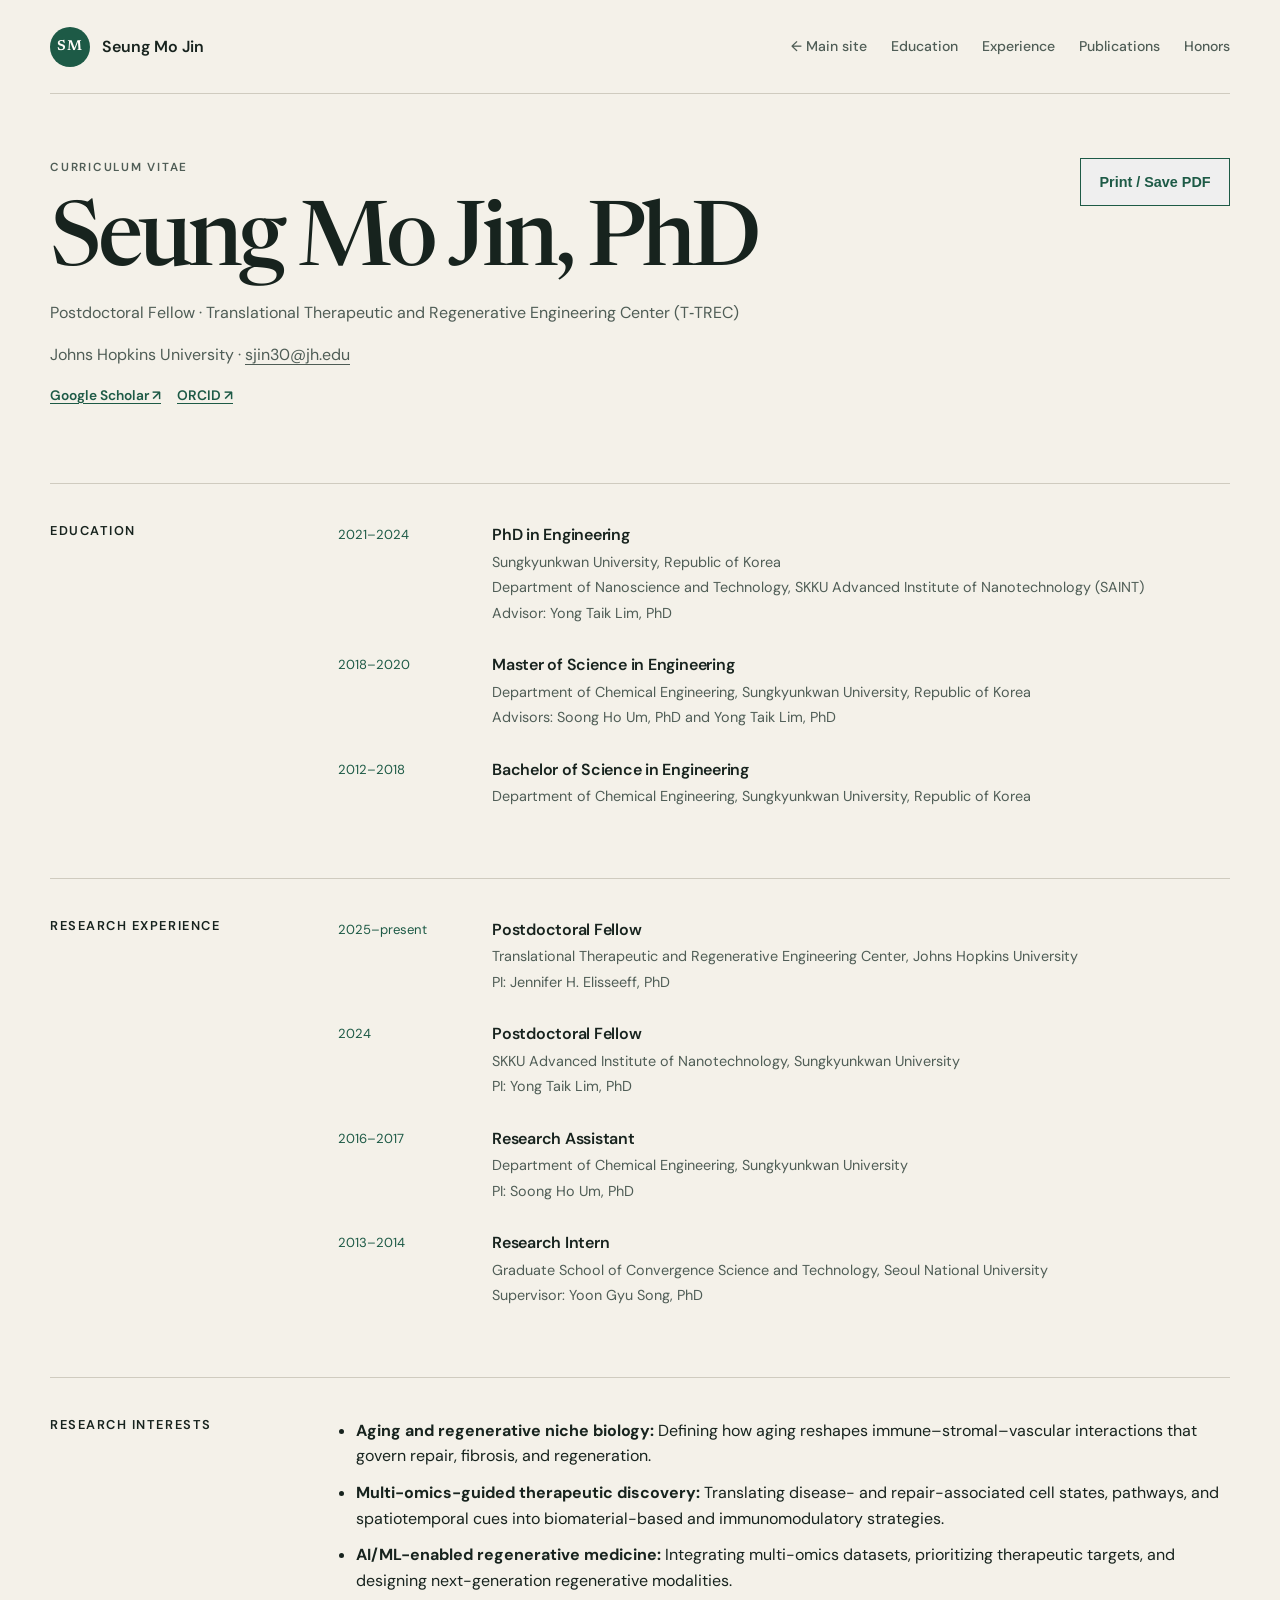
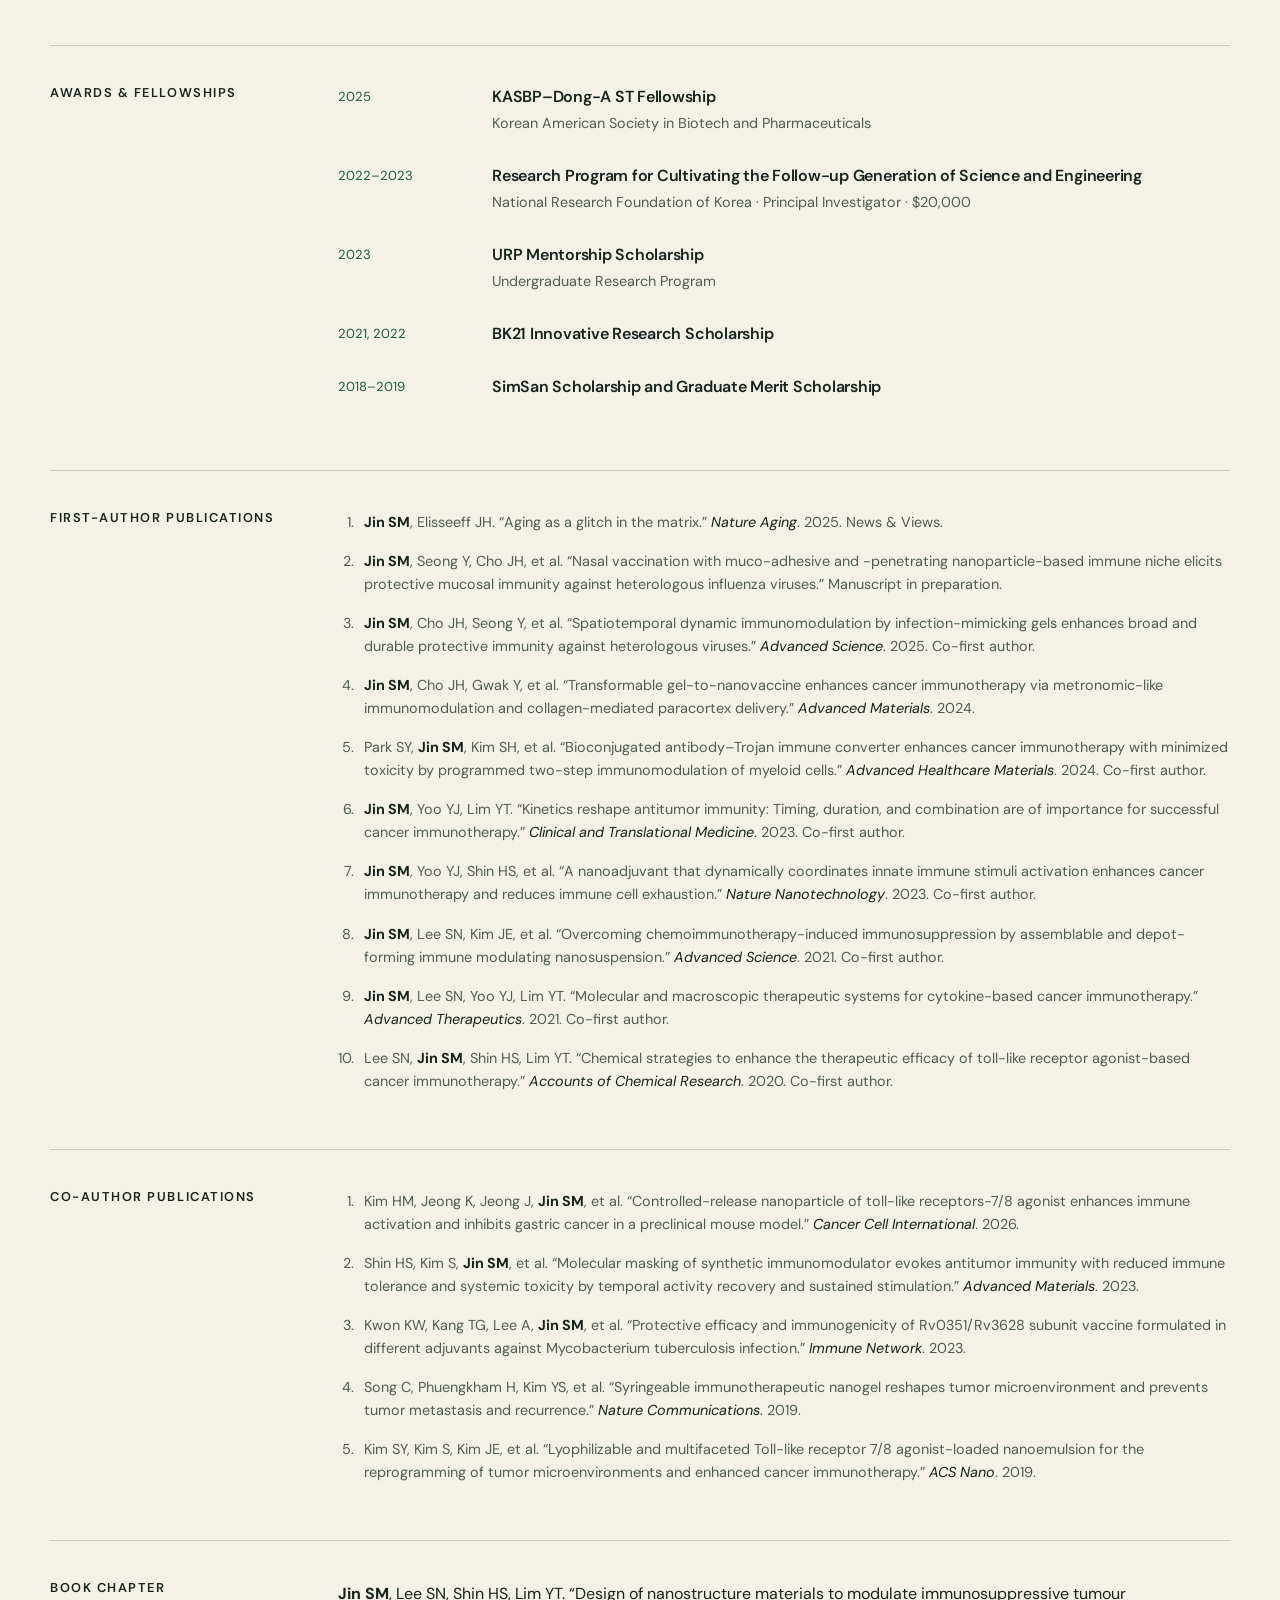
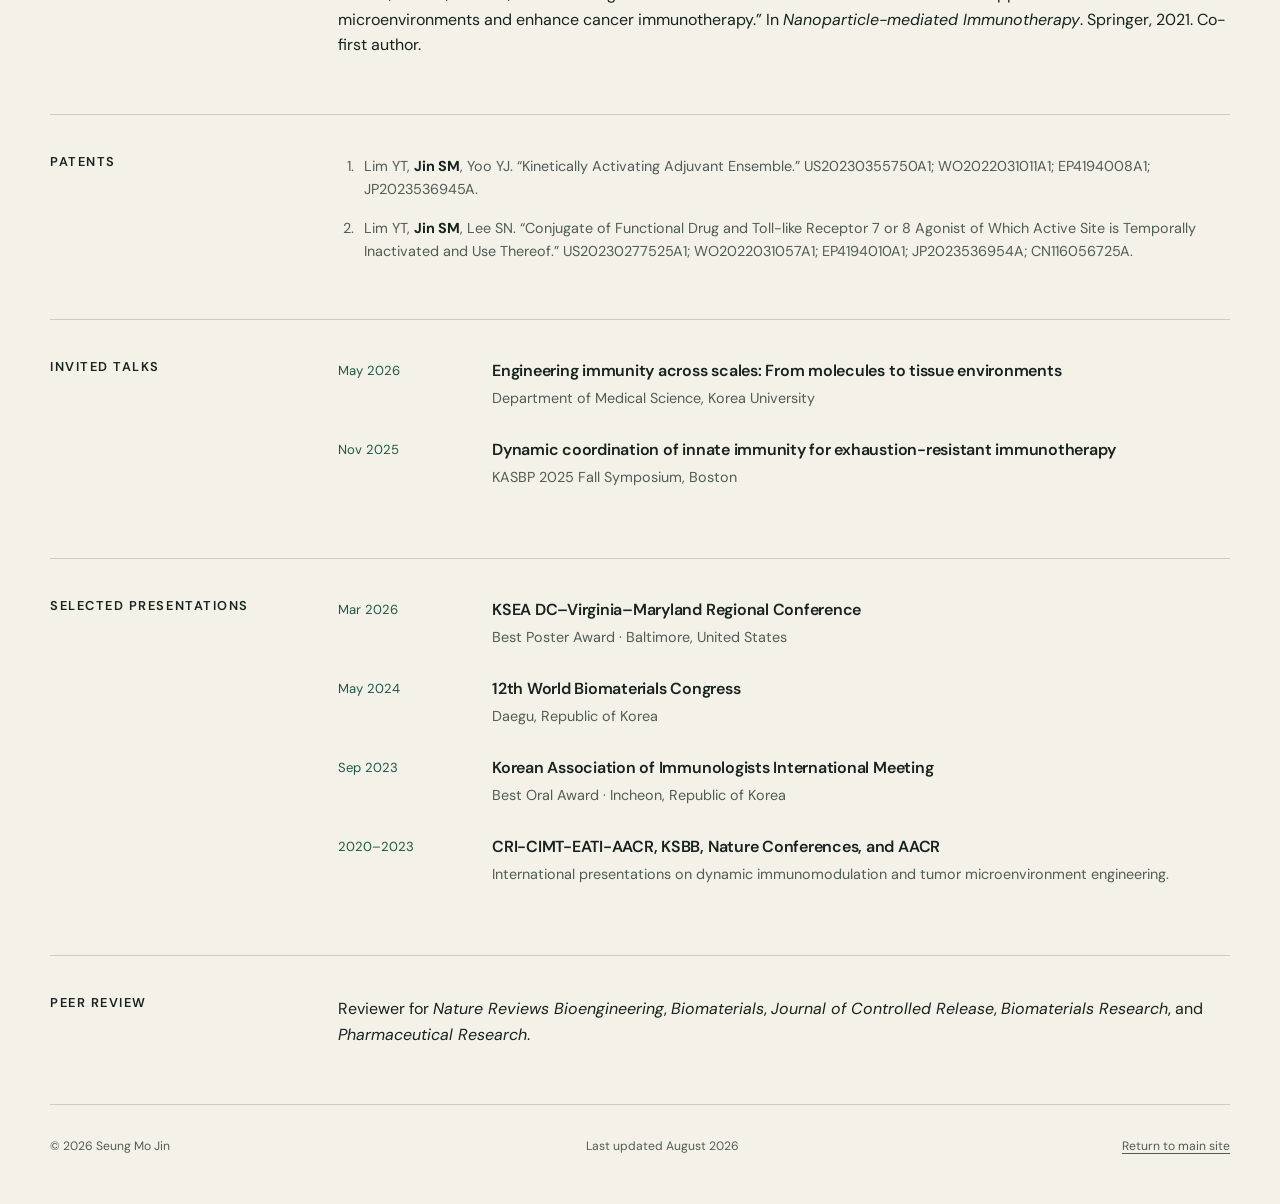
==== commit ef3279dc: "Add profile photo and academic links" ====
--- a/cv.html
+++ b/cv.html
@@ -31,6 +31,10 @@
           <h1>Seung Mo Jin, PhD</h1>
           <p>Postdoctoral Fellow · Translational Therapeutic and Regenerative Engineering Center (T‑TREC)</p>
           <p>Johns Hopkins University · <a href="mailto:sjin30@jh.edu">sjin30@jh.edu</a></p>
+          <p class="cv-profile-links">
+            <a href="https://scholar.google.com/citations?user=U99hNV4AAAAJ" target="_blank" rel="noopener noreferrer">Google Scholar ↗</a>
+            <a href="https://orcid.org/0000-0002-7379-4580" target="_blank" rel="noopener noreferrer">ORCID ↗</a>
+          </p>
         </div>
         <div>
           <button class="button button-secondary print-button" type="button" onclick="window.print()">
--- a/styles.css
+++ b/styles.css
@@ -222,24 +222,12 @@
 }
 
 .portrait-placeholder {
-  display: grid;
-  min-height: 280px;
+  display: block;
+  width: 100%;
+  aspect-ratio: 4 / 5;
   margin-bottom: 1.25rem;
-  place-items: center;
-  color: var(--green-dark);
-  background:
-    radial-gradient(circle at 73% 27%, rgba(244, 241, 233, 0.9) 0 5%, transparent 5.5%),
-    linear-gradient(145deg, var(--sage), #d8dfd3 60%, #9bb3a3);
-  font-family: var(--serif);
-  font-size: 1.25rem;
-  line-height: 1.2;
-  text-align: center;
-}
-
-.portrait-initials {
-  font-family: var(--serif);
-  font-size: clamp(3.5rem, 7vw, 6rem);
-  letter-spacing: -0.05em;
+  object-fit: cover;
+  object-position: center 42%;
 }
 
 .profile-role {
@@ -541,6 +529,17 @@
   color: var(--ink-soft);
 }
 
+.cv-profile-links {
+  display: flex;
+  gap: 1rem;
+  font-size: 0.86rem;
+}
+
+.cv-profile-links a {
+  color: var(--green);
+  font-weight: 600;
+}
+
 .cv-section {
   display: grid;
   grid-template-columns: 240px 1fr;
@@ -636,7 +635,6 @@
 
   .portrait-placeholder {
     grid-row: span 2;
-    min-height: 240px;
     margin: 0;
   }
 
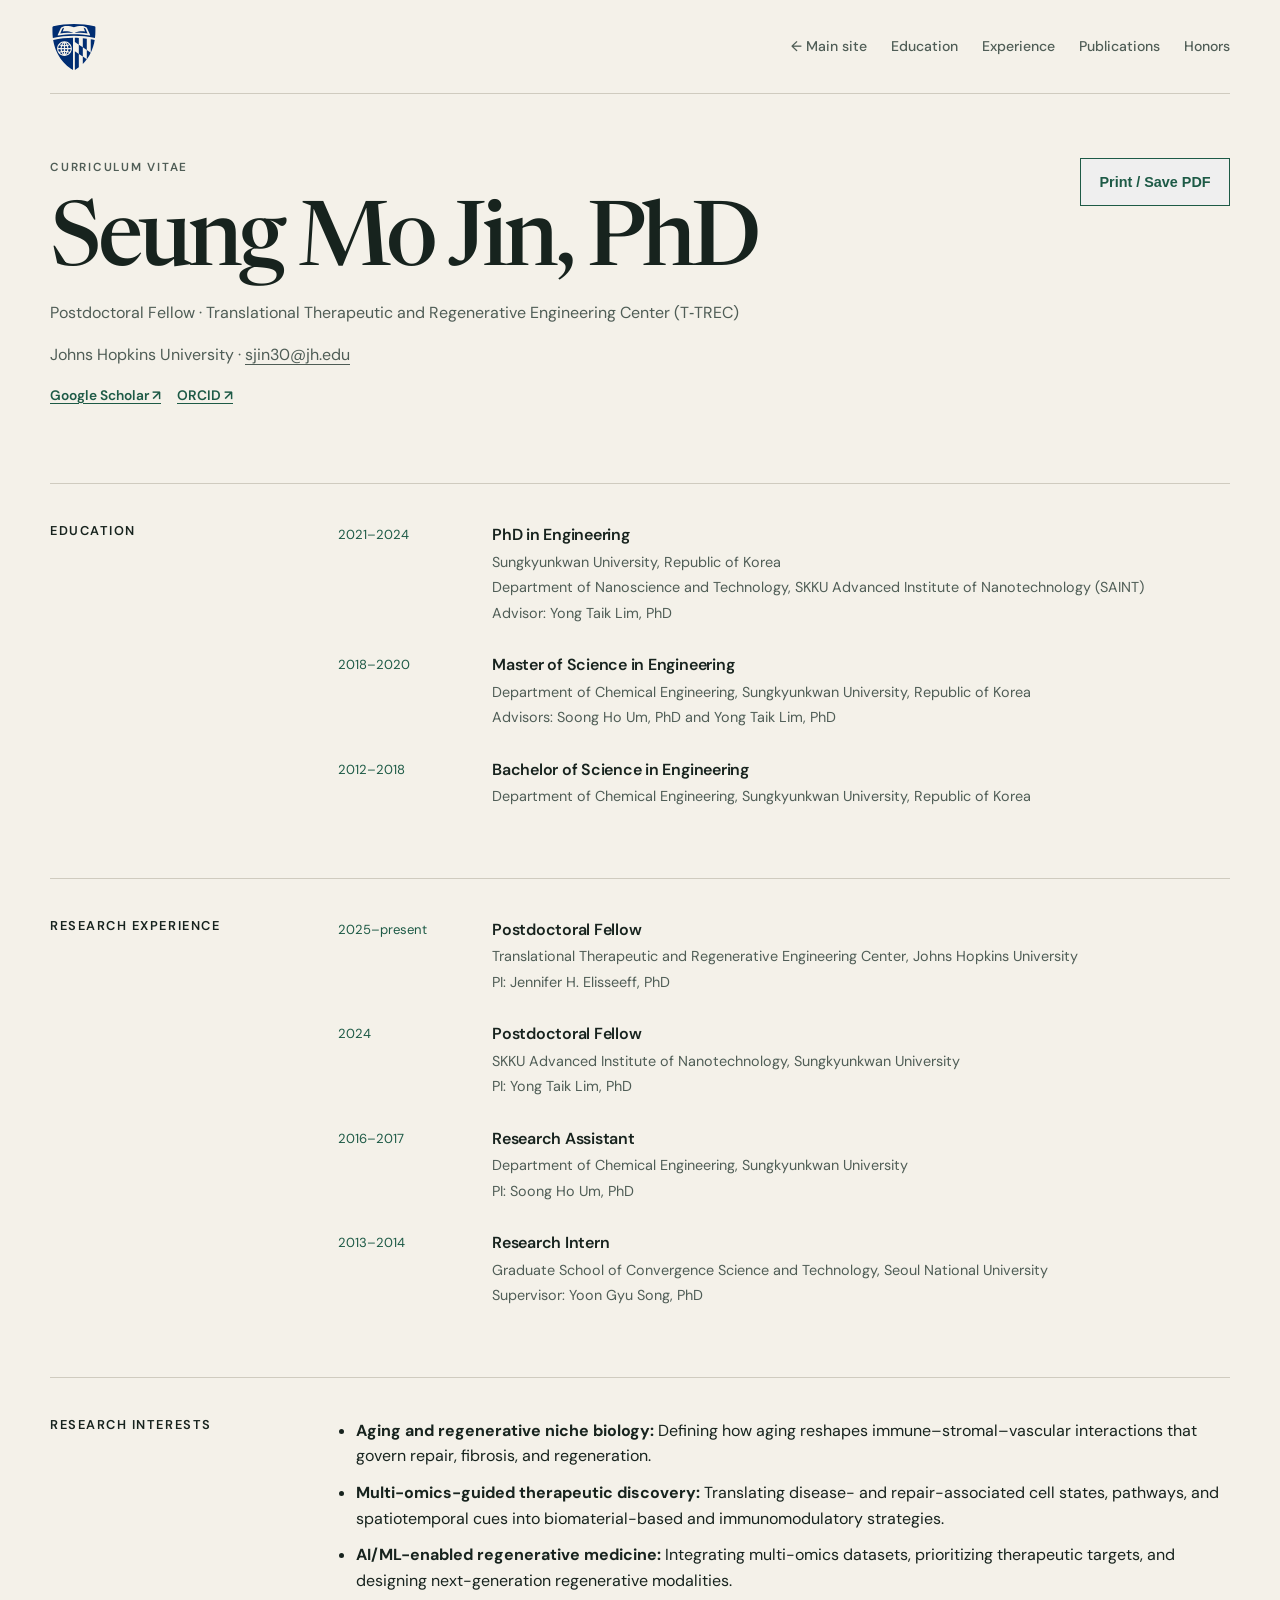
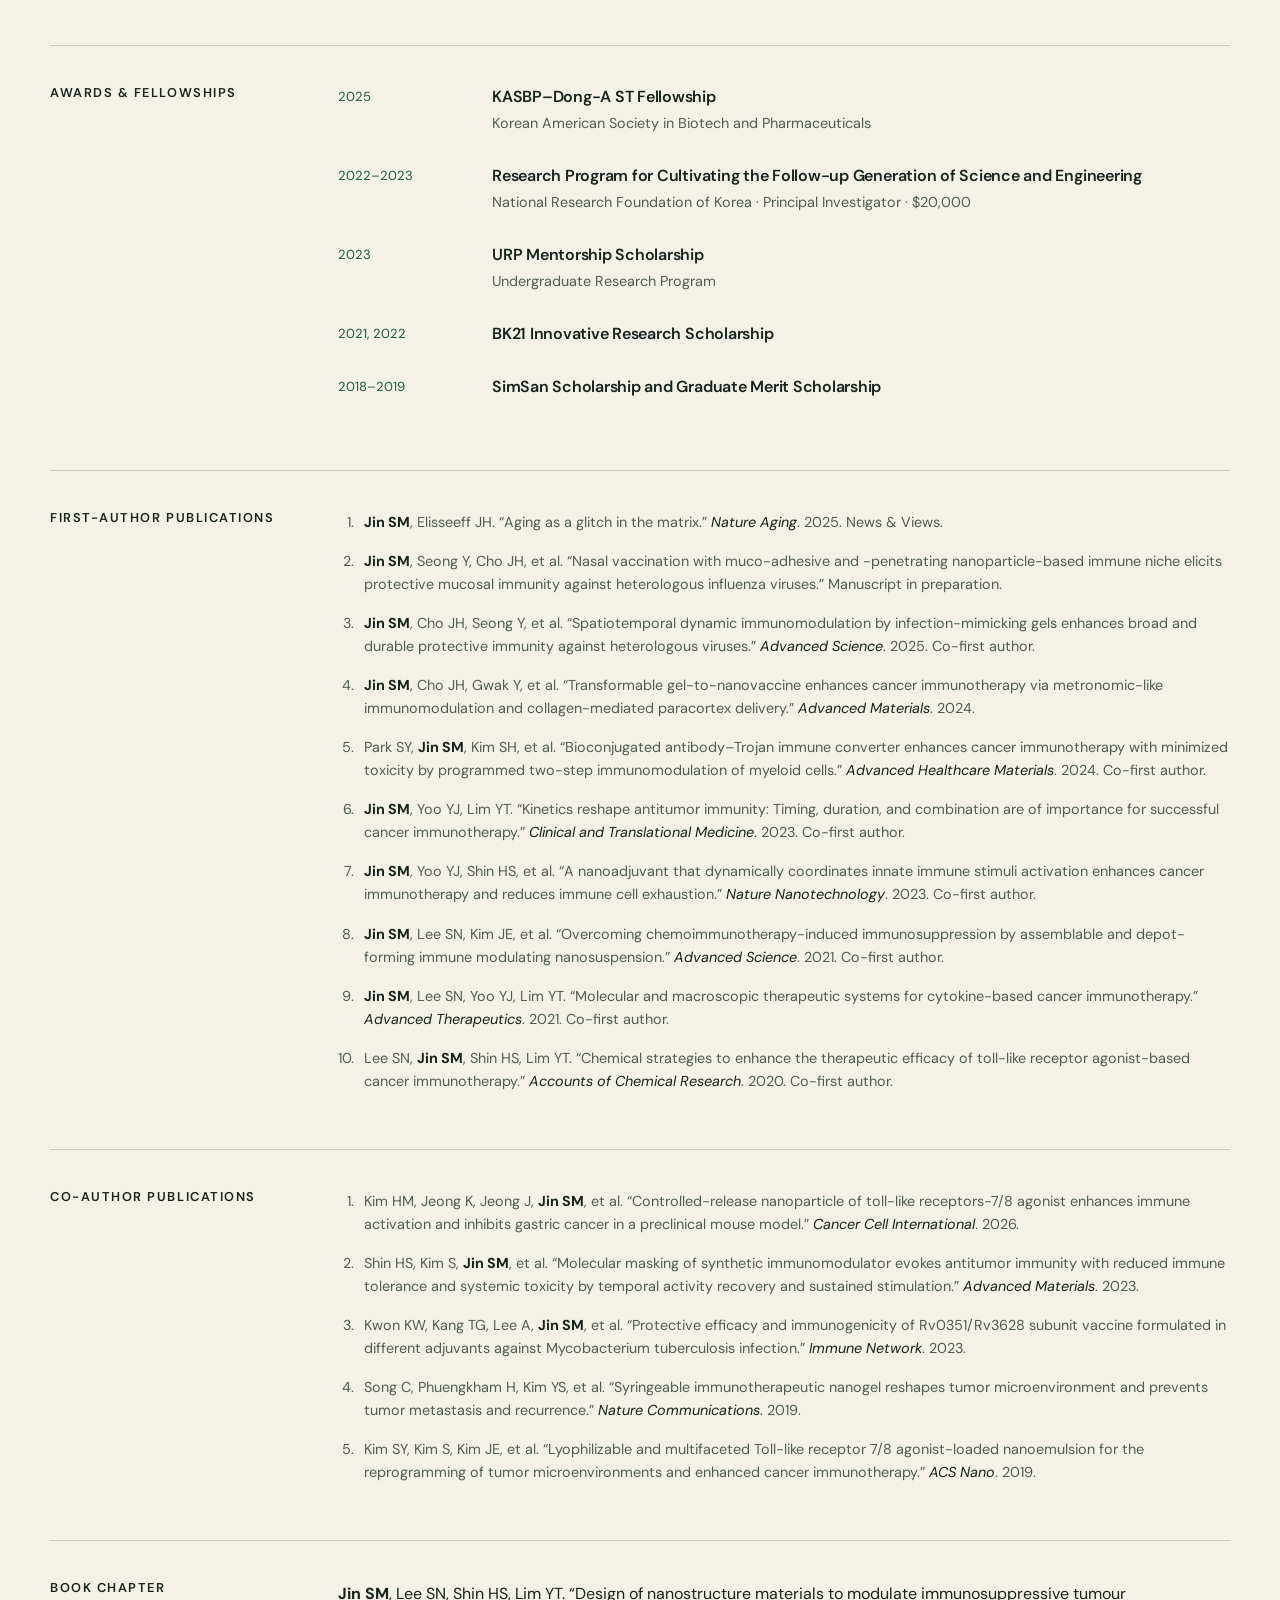
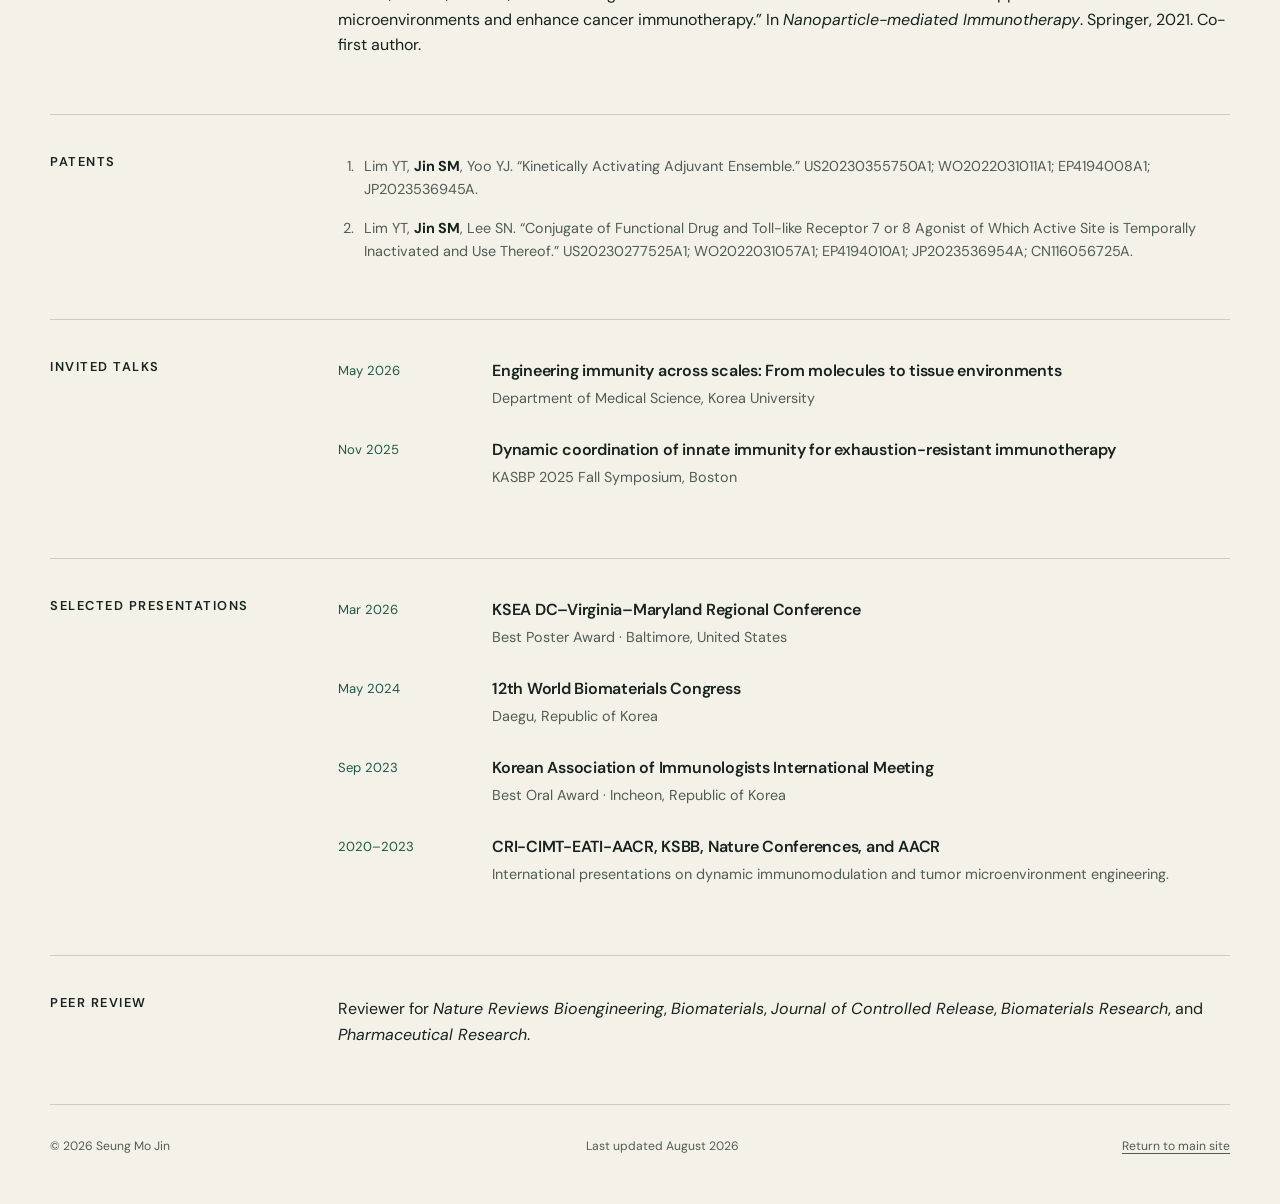
==== commit 2b4a5c11: "Replace header name with Johns Hopkins shield" ====
--- a/cv.html
+++ b/cv.html
@@ -11,9 +11,11 @@
   <body class="cv-page">
     <a class="skip-link" href="#main-content">Skip to content</a>
     <header class="site-header">
-      <a class="site-name" href="index.html">
-        <span class="mark" aria-hidden="true">SM</span>
-        <span>Seung Mo Jin</span>
+      <a class="site-logo" href="index.html" aria-label="Home">
+        <img
+          src="assets/university.shield.rgb.blue.svg"
+          alt="Johns Hopkins University shield"
+        />
       </a>
       <nav aria-label="CV navigation">
         <a href="index.html">← Main site</a>
--- a/styles.css
+++ b/styles.css
@@ -74,26 +74,16 @@
   border-bottom: 1px solid var(--line);
 }
 
-.site-name {
+.site-logo {
   display: inline-flex;
-  gap: 0.75rem;
   align-items: center;
-  color: var(--ink);
-  font-weight: 600;
   text-decoration: none;
 }
 
-.mark {
-  display: grid;
-  width: 2.5rem;
-  height: 2.5rem;
-  place-items: center;
-  border-radius: 50%;
-  color: var(--white);
-  background: var(--green);
-  font-family: var(--serif);
-  font-size: 0.9rem;
-  letter-spacing: 0.06em;
+.site-logo img {
+  display: block;
+  width: 3rem;
+  height: 3rem;
 }
 
 nav {
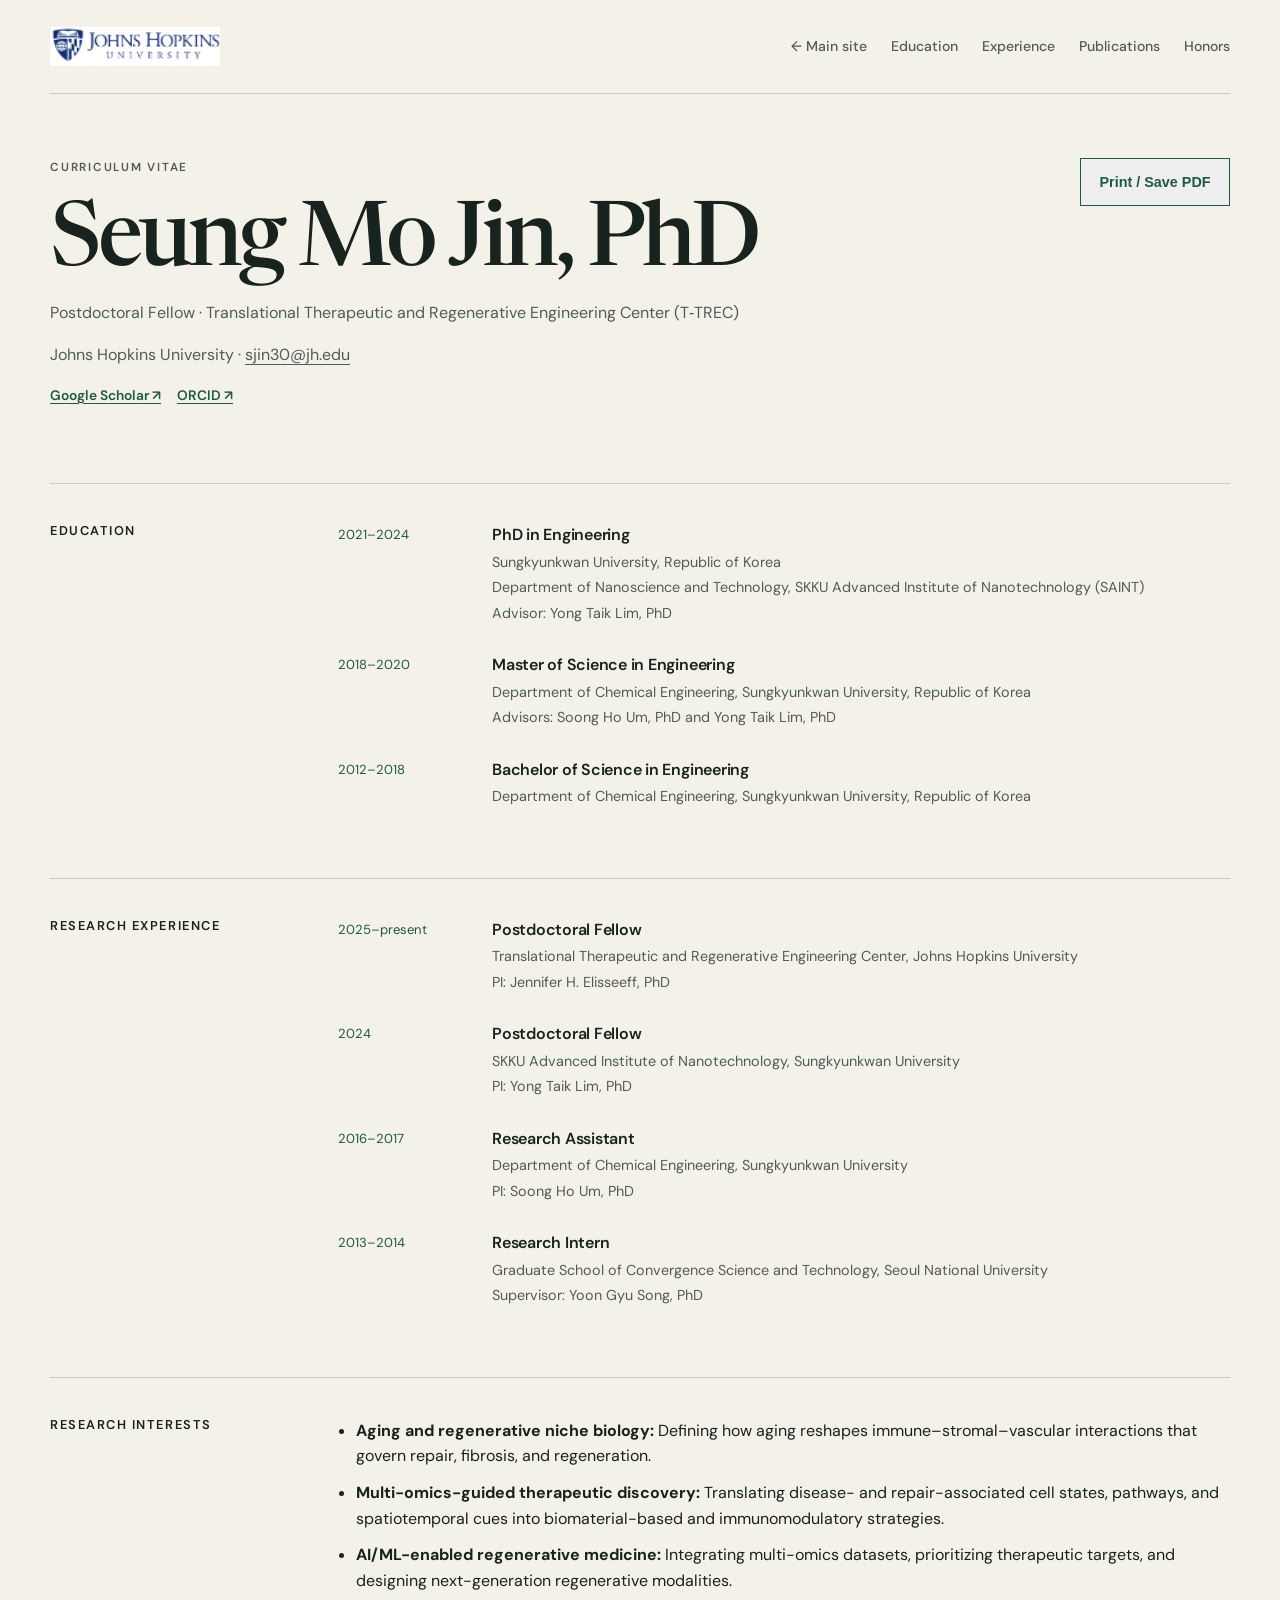
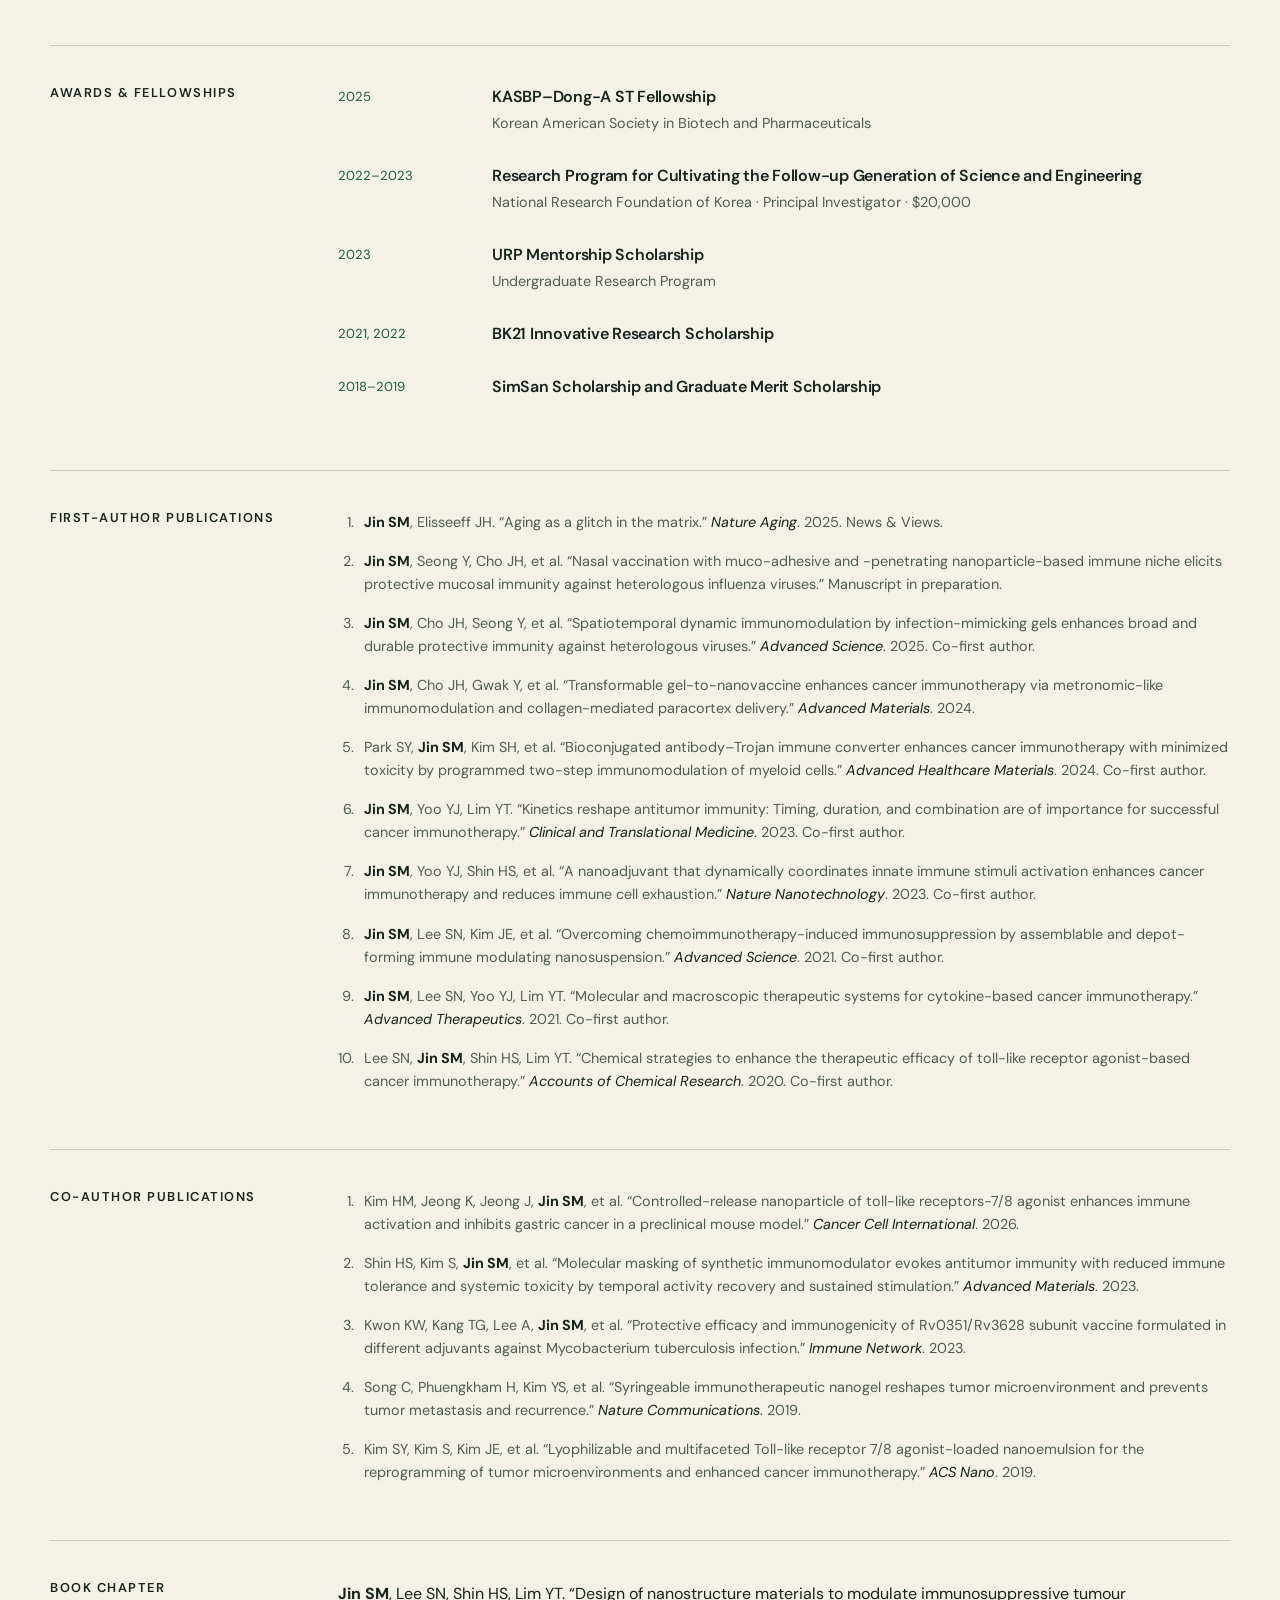
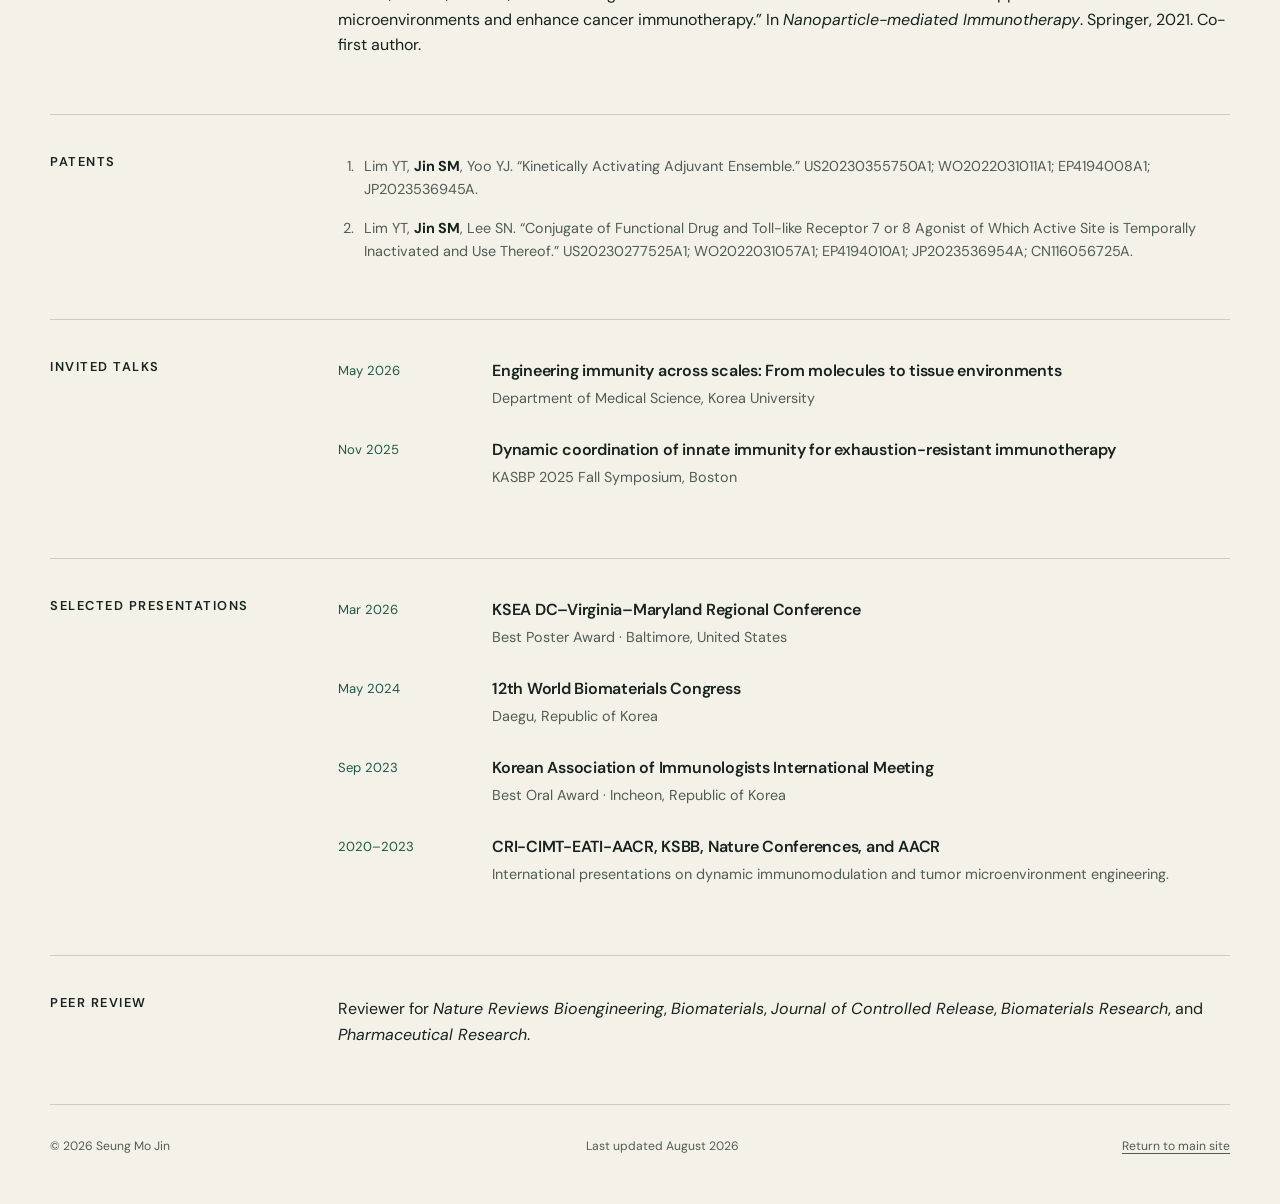
==== commit 21631c2c: "Add research writing board and update profile details" ====
--- a/cv.html
+++ b/cv.html
@@ -13,8 +13,8 @@
     <header class="site-header">
       <a class="site-logo" href="index.html" aria-label="Home">
         <img
-          src="assets/university.shield.rgb.blue.svg"
-          alt="Johns Hopkins University shield"
+          src="assets/johns-hopkins-university-banner.png"
+          alt="Johns Hopkins University"
         />
       </a>
       <nav aria-label="CV navigation">
--- a/styles.css
+++ b/styles.css
@@ -82,8 +82,8 @@
 
 .site-logo img {
   display: block;
-  width: 3rem;
-  height: 3rem;
+  width: 10.625rem;
+  height: auto;
 }
 
 nav {
@@ -221,19 +221,21 @@
 }
 
 .profile-role {
-  margin-bottom: 0.1rem;
-  font-weight: 600;
-}
-
-.profile-card p:not(.profile-role) {
-  color: var(--ink-soft);
-  font-size: 0.9rem;
+  margin-bottom: 0.25rem;
+  font-size: 1.12rem;
+  font-weight: 600;
+}
+
+.profile-affiliation {
+  display: grid;
+  gap: 0.08rem;
+  margin-bottom: 0;
+  color: var(--ink-soft);
+  font-size: 1rem;
+  line-height: 1.45;
 }
 
 .quick-facts {
-  display: grid;
-  grid-template-columns: 1fr 1fr;
-  gap: 1rem;
   margin: 1.3rem 0 0;
   padding-top: 1rem;
   border-top: 1px solid var(--line);
@@ -248,8 +250,19 @@
 
 .quick-facts dd {
   margin: 0.25rem 0 0;
-  font-size: 0.84rem;
-  line-height: 1.35;
+  font-size: 0.88rem;
+  line-height: 1.45;
+}
+
+.quick-facts ul {
+  display: grid;
+  gap: 0.45rem;
+  margin: 0.65rem 0 0;
+  padding-left: 1.1rem;
+}
+
+.quick-facts li::marker {
+  color: var(--green);
 }
 
 .section-rule {
@@ -421,35 +434,52 @@
   text-transform: uppercase;
 }
 
-.news-list article {
-  display: grid;
-  grid-template-columns: 120px minmax(220px, 1fr) 1fr;
+.writing-board {
+  border-top: 1px solid var(--line);
+  border-bottom: 1px solid var(--line);
+}
+
+.writing-board-header,
+.writing-empty {
+  display: grid;
+  grid-template-columns: 120px minmax(180px, 0.7fr) 1.3fr;
   gap: 2rem;
-  padding: 1.7rem 0;
-  border-top: 1px solid var(--line);
-}
-
-.news-list article:last-child {
+}
+
+.writing-board-header {
+  padding: 0.85rem 0;
   border-bottom: 1px solid var(--line);
-}
-
-.news-list time {
+  color: var(--ink-soft);
+  font-size: 0.68rem;
+  letter-spacing: 0.1em;
+  text-transform: uppercase;
+}
+
+.writing-empty {
+  padding: 2.5rem 0;
+}
+
+.writing-empty-date,
+.writing-empty-label {
   color: var(--green);
   font-size: 0.78rem;
 }
 
-.news-list h3 {
+.writing-empty-label {
+  font-weight: 600;
+  letter-spacing: 0.04em;
+  text-transform: uppercase;
+}
+
+.writing-empty h3 {
+  margin-bottom: 0.65rem;
+  font-size: clamp(1.45rem, 2.5vw, 2.1rem);
+}
+
+.writing-empty p {
   margin-bottom: 0;
-  font-family: var(--sans);
-  font-size: 1rem;
-  font-weight: 600;
-  line-height: 1.5;
-}
-
-.news-list p {
-  margin-bottom: 0;
-  color: var(--ink-soft);
-  font-size: 0.9rem;
+  color: var(--ink-soft);
+  font-size: 0.95rem;
 }
 
 .contact {
@@ -640,12 +670,9 @@
     grid-template-columns: 1fr;
   }
 
-  .news-list article {
-    grid-template-columns: 100px 1fr;
-  }
-
-  .news-list p {
-    grid-column: 2;
+  .writing-board-header,
+  .writing-empty {
+    grid-template-columns: 100px minmax(150px, 0.7fr) 1.3fr;
   }
 
   footer {
@@ -686,13 +713,13 @@
     gap: 0.7rem;
   }
 
-  .news-list article {
+  .writing-board-header {
+    display: none;
+  }
+
+  .writing-empty {
     grid-template-columns: 1fr;
-    gap: 0.5rem;
-  }
-
-  .news-list p {
-    grid-column: auto;
+    gap: 0.75rem;
   }
 
   .cv-header,
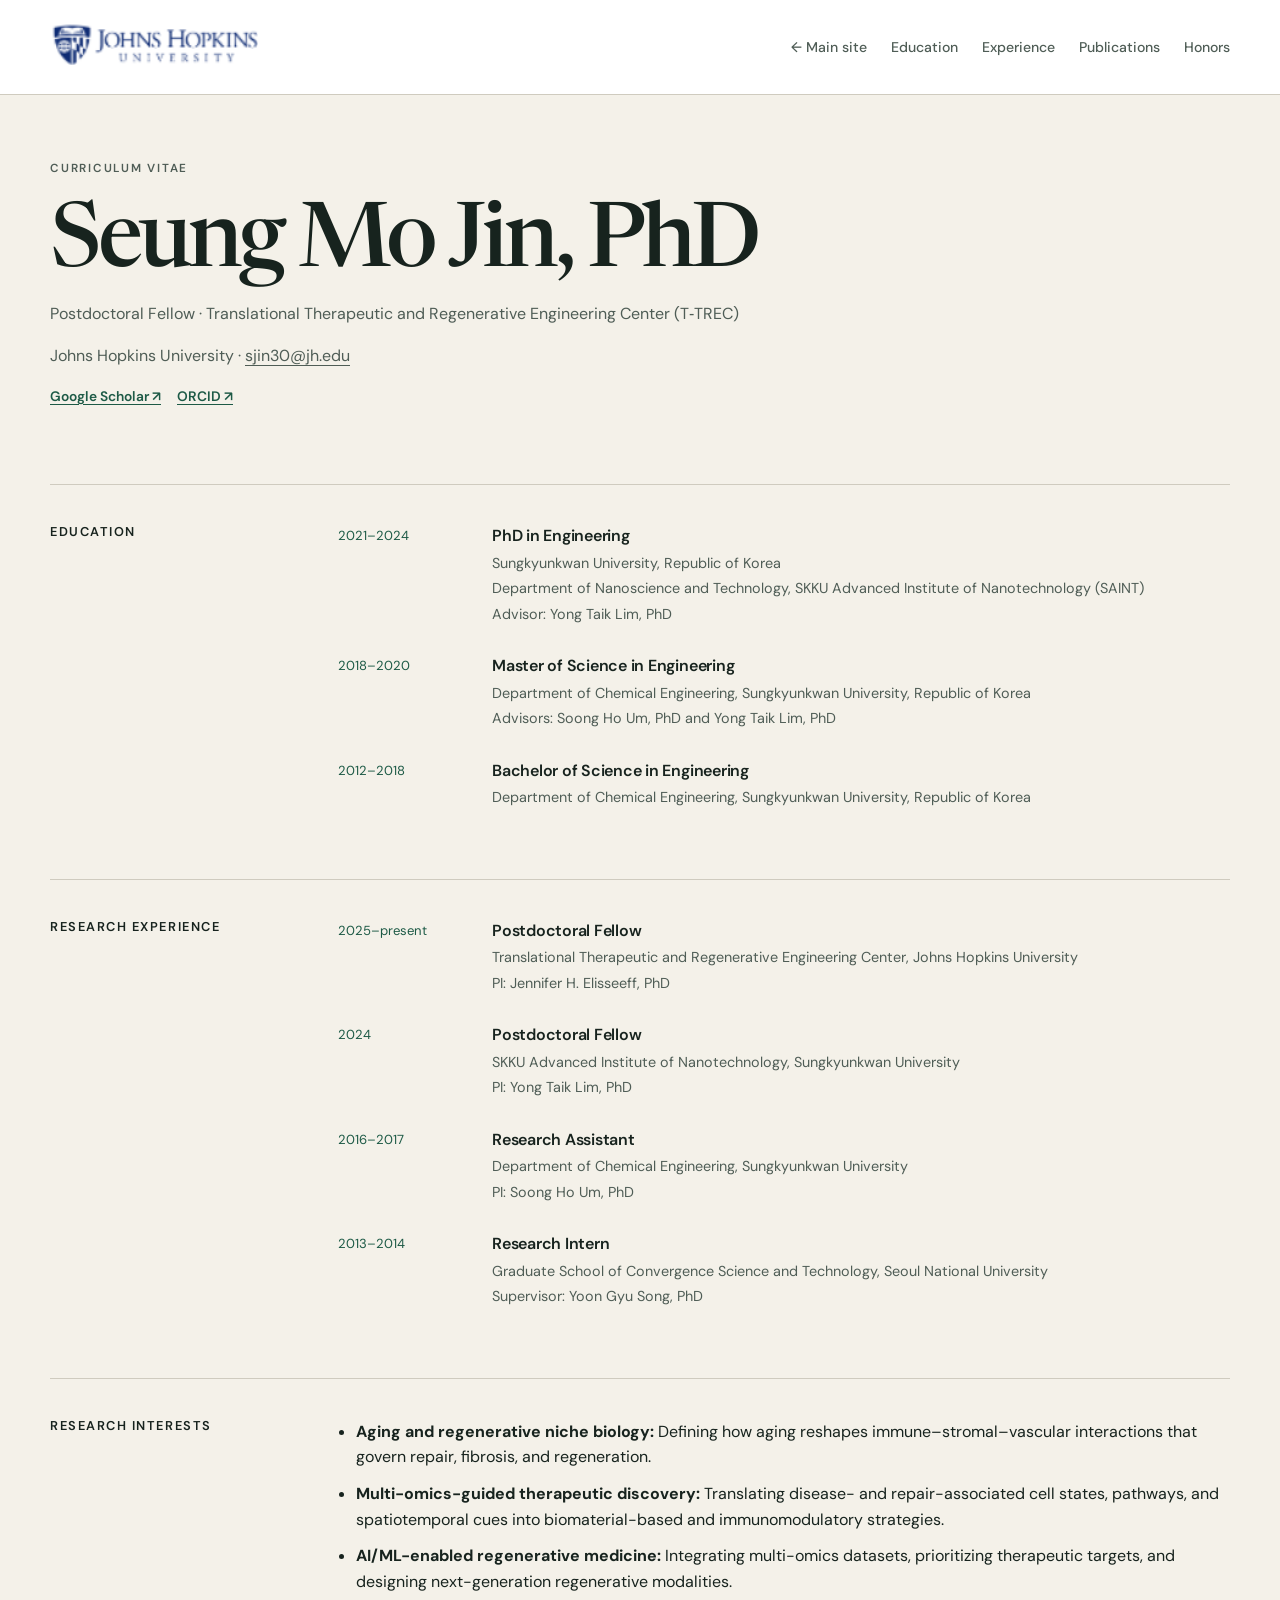
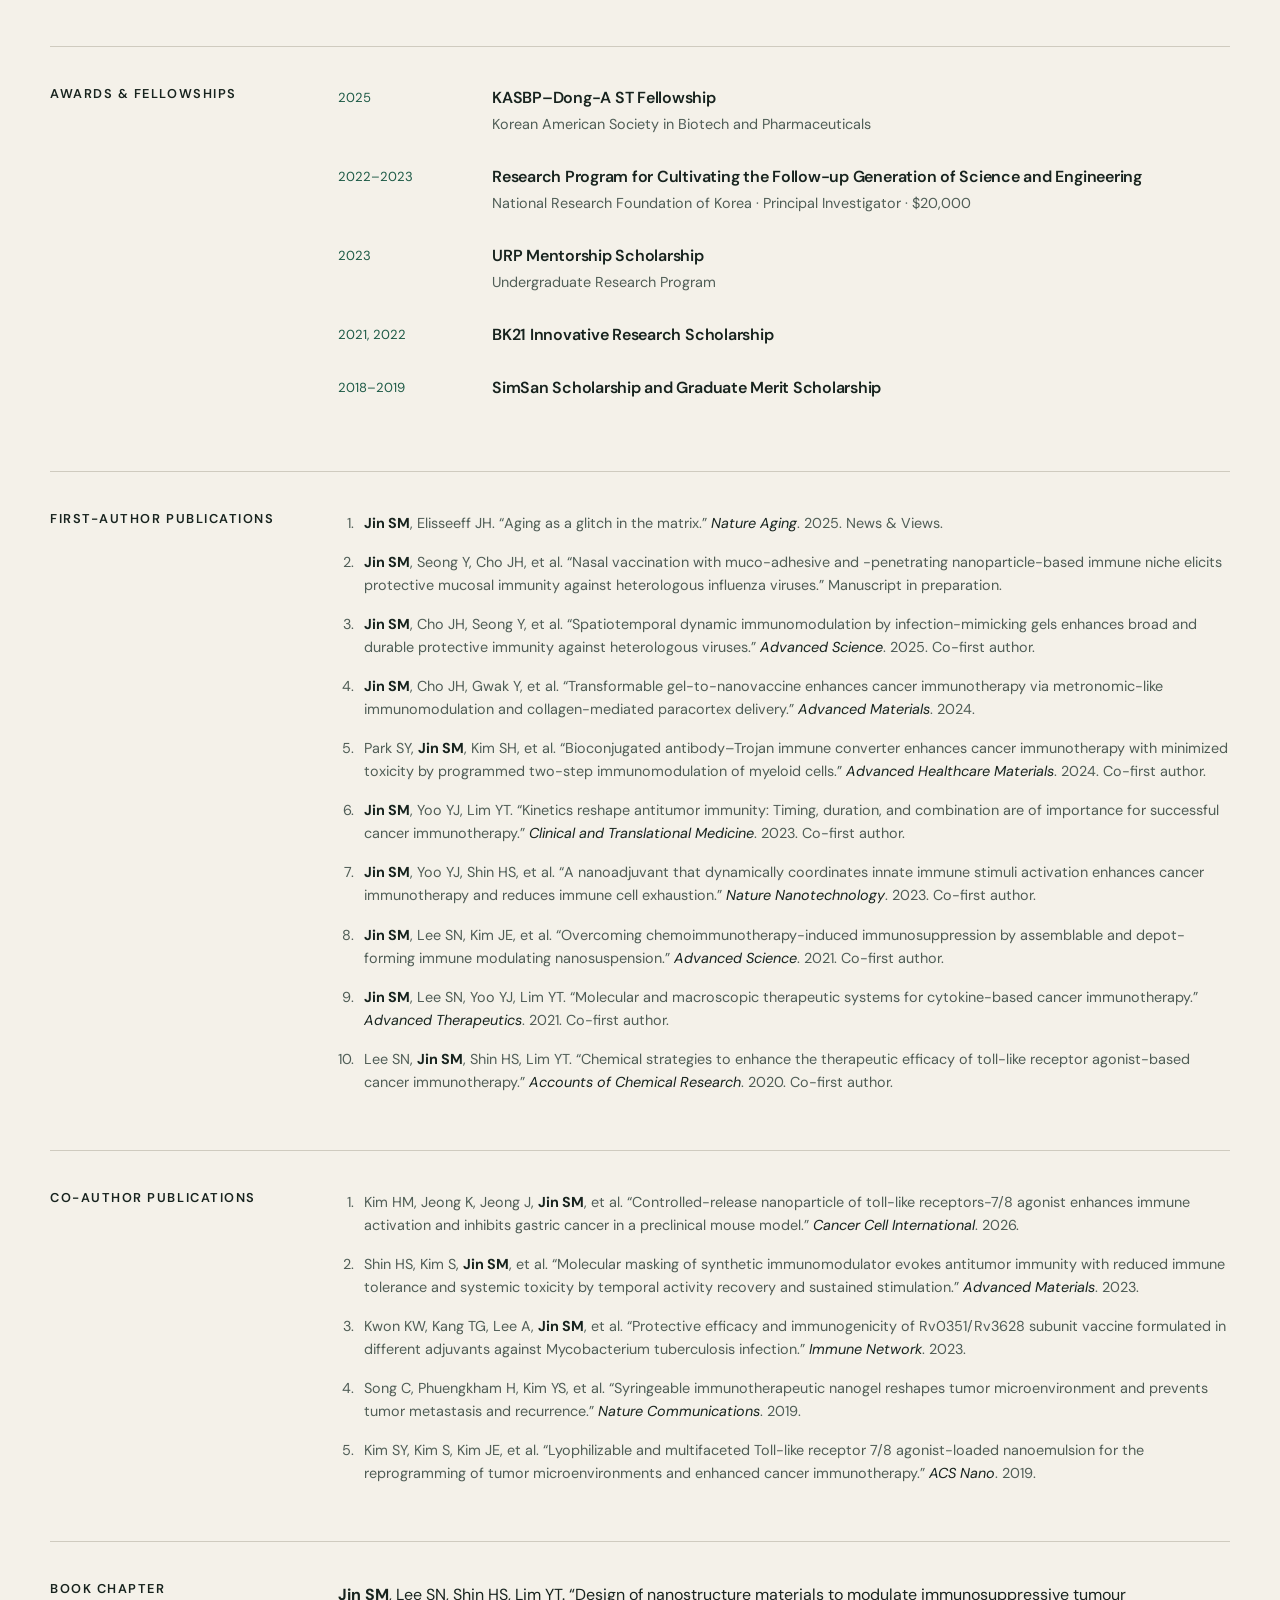
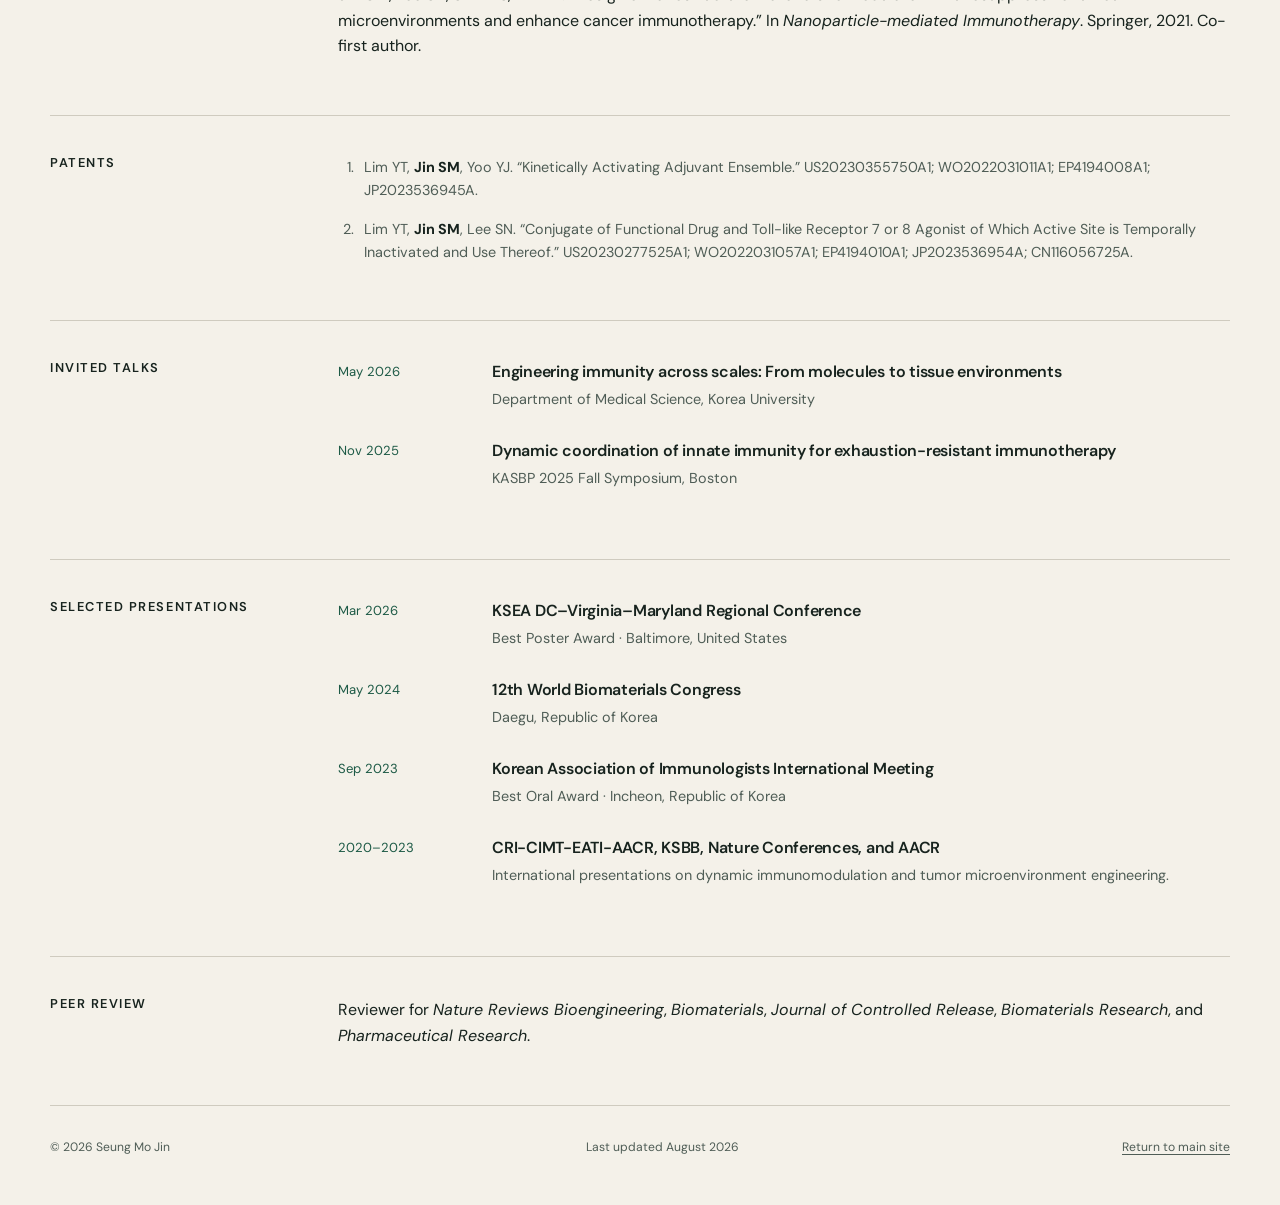
==== commit e177e81f: "Refine header hero and contact details" ====
--- a/cv.html
+++ b/cv.html
@@ -11,19 +11,23 @@
   <body class="cv-page">
     <a class="skip-link" href="#main-content">Skip to content</a>
     <header class="site-header">
-      <a class="site-logo" href="index.html" aria-label="Home">
-        <img
-          src="assets/johns-hopkins-university-banner.png"
-          alt="Johns Hopkins University"
-        />
-      </a>
-      <nav aria-label="CV navigation">
-        <a href="index.html">← Main site</a>
-        <a href="#education">Education</a>
-        <a href="#experience">Experience</a>
-        <a href="#publications">Publications</a>
-        <a href="#honors">Honors</a>
-      </nav>
+      <div class="site-header-inner">
+        <a class="site-logo" href="index.html" aria-label="Home">
+          <img
+            src="assets/johns-hopkins-university-banner.png"
+            alt="Johns Hopkins University"
+            width="170"
+            height="39"
+          />
+        </a>
+        <nav aria-label="CV navigation">
+          <a href="index.html">← Main site</a>
+          <a href="#education">Education</a>
+          <a href="#experience">Experience</a>
+          <a href="#publications">Publications</a>
+          <a href="#honors">Honors</a>
+        </nav>
+      </div>
     </header>
 
     <main id="main-content">
@@ -37,11 +41,6 @@
             <a href="https://scholar.google.com/citations?user=U99hNV4AAAAJ" target="_blank" rel="noopener noreferrer">Google Scholar ↗</a>
             <a href="https://orcid.org/0000-0002-7379-4580" target="_blank" rel="noopener noreferrer">ORCID ↗</a>
           </p>
-        </div>
-        <div>
-          <button class="button button-secondary print-button" type="button" onclick="window.print()">
-            Print / Save PDF
-          </button>
         </div>
       </section>
 
--- a/styles.css
+++ b/styles.css
@@ -59,7 +59,6 @@
   transform: translateY(0);
 }
 
-.site-header,
 main,
 footer {
   width: min(calc(100% - 3rem), var(--max-width));
@@ -67,11 +66,18 @@
 }
 
 .site-header {
+  width: 100%;
+  background: #fff;
+  border-bottom: 1px solid var(--line);
+}
+
+.site-header-inner {
   display: flex;
   align-items: center;
   justify-content: space-between;
+  width: min(calc(100% - 3rem), var(--max-width));
   min-height: 94px;
-  border-bottom: 1px solid var(--line);
+  margin-inline: auto;
 }
 
 .site-logo {
@@ -82,8 +88,10 @@
 
 .site-logo img {
   display: block;
-  width: 10.625rem;
+  width: min(13rem, 42vw);
   height: auto;
+  aspect-ratio: 170 / 39;
+  object-fit: contain;
 }
 
 nav {
@@ -155,17 +163,6 @@
 h3 {
   font-size: 1.65rem;
   letter-spacing: -0.015em;
-}
-
-.intro {
-  max-width: 720px;
-  margin-bottom: 2rem;
-  color: var(--ink-soft);
-  font-size: clamp(1.05rem, 2vw, 1.25rem);
-}
-
-.intro strong {
-  color: var(--ink);
 }
 
 .hero-actions {
@@ -536,7 +533,7 @@
 
 .cv-header {
   display: grid;
-  grid-template-columns: 1fr auto;
+  grid-template-columns: 1fr;
   gap: 2rem;
   padding-bottom: 4rem;
 }
@@ -629,7 +626,7 @@
 }
 
 @media (max-width: 820px) {
-  .site-header {
+  .site-header-inner {
     align-items: flex-start;
     flex-direction: column;
     gap: 1rem;
@@ -682,7 +679,7 @@
 }
 
 @media (max-width: 560px) {
-  .site-header,
+  .site-header-inner,
   main,
   footer {
     width: min(calc(100% - 2rem), var(--max-width));
@@ -738,37 +735,3 @@
     transition: none !important;
   }
 }
-
-@media print {
-  @page {
-    margin: 18mm;
-  }
-
-  body {
-    background: white;
-    font-size: 10pt;
-  }
-
-  .cv-page .site-header,
-  .cv-page footer,
-  .print-button {
-    display: none;
-  }
-
-  .cv-page main {
-    width: 100%;
-  }
-
-  .cv-header {
-    padding-bottom: 2rem;
-  }
-
-  .cv-header h1 {
-    font-size: 36pt;
-  }
-
-  .cv-section {
-    break-inside: avoid;
-    padding: 1.2rem 0;
-  }
-}
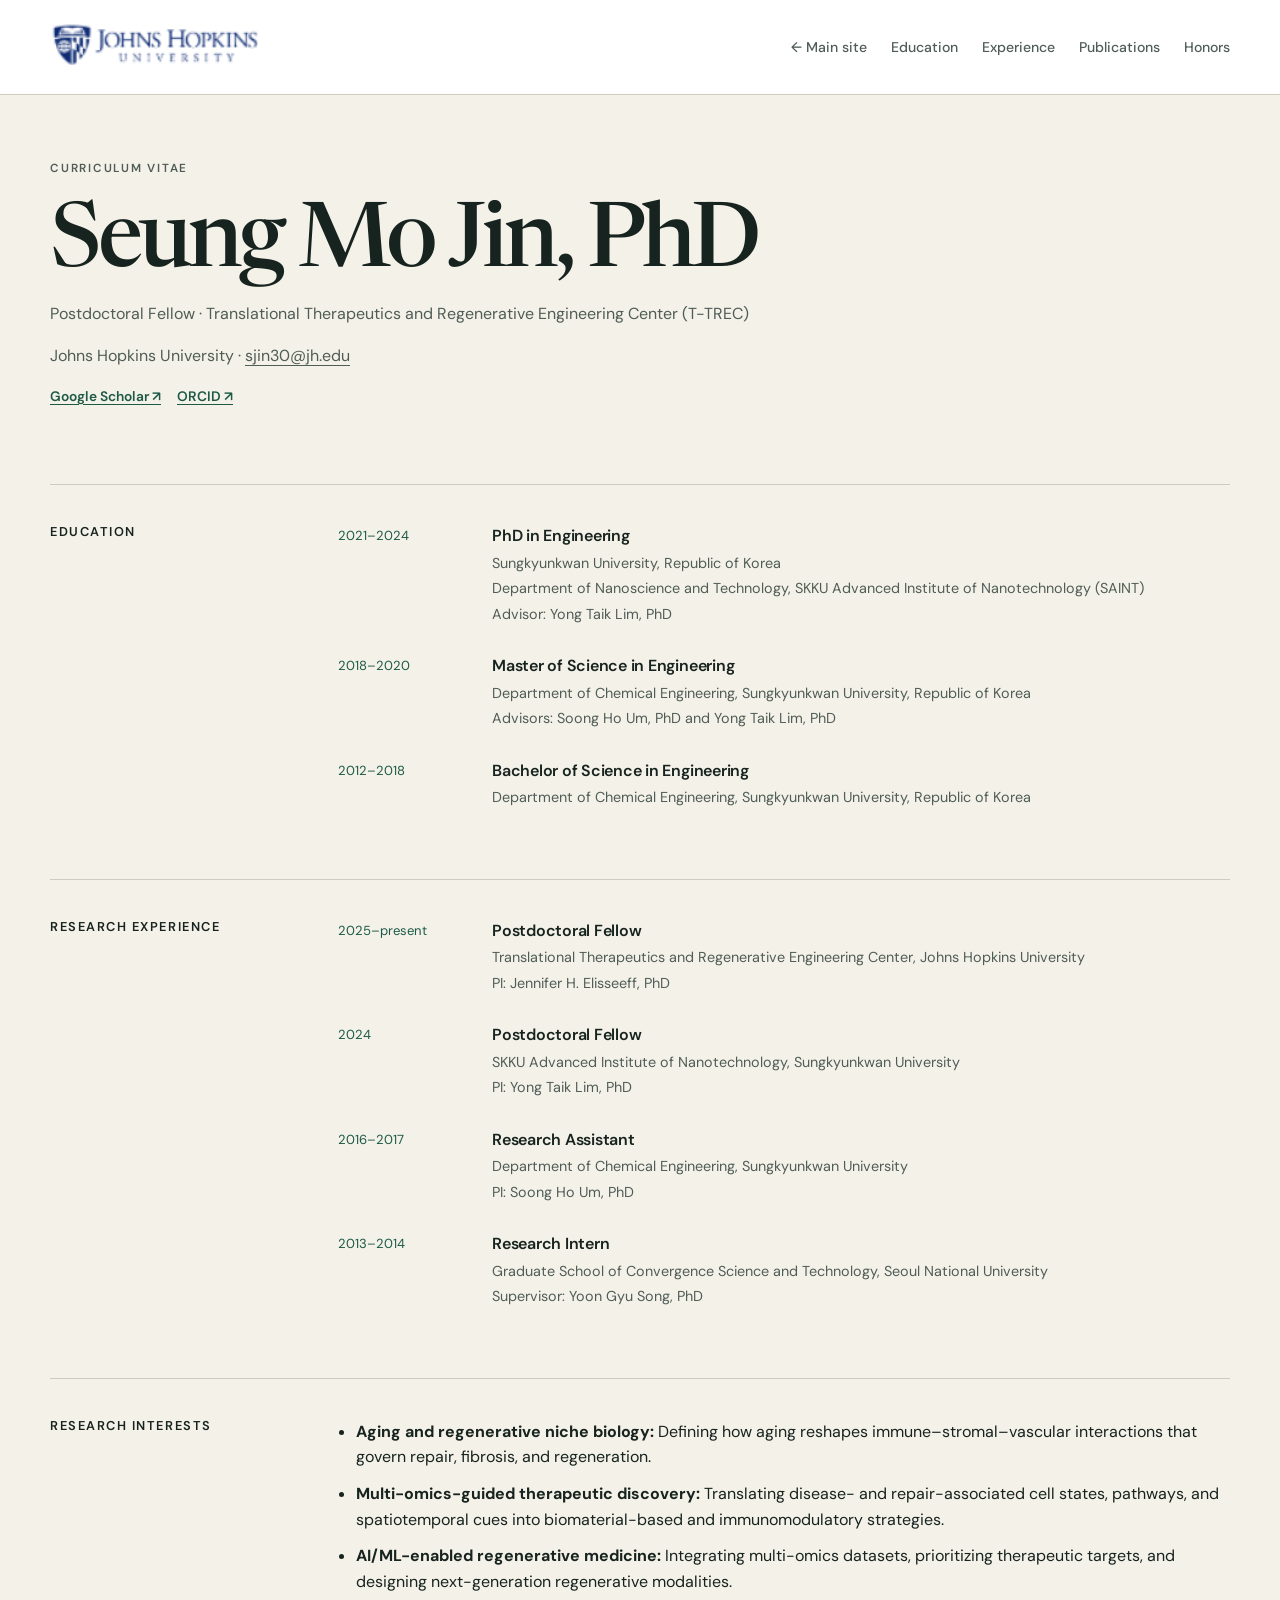
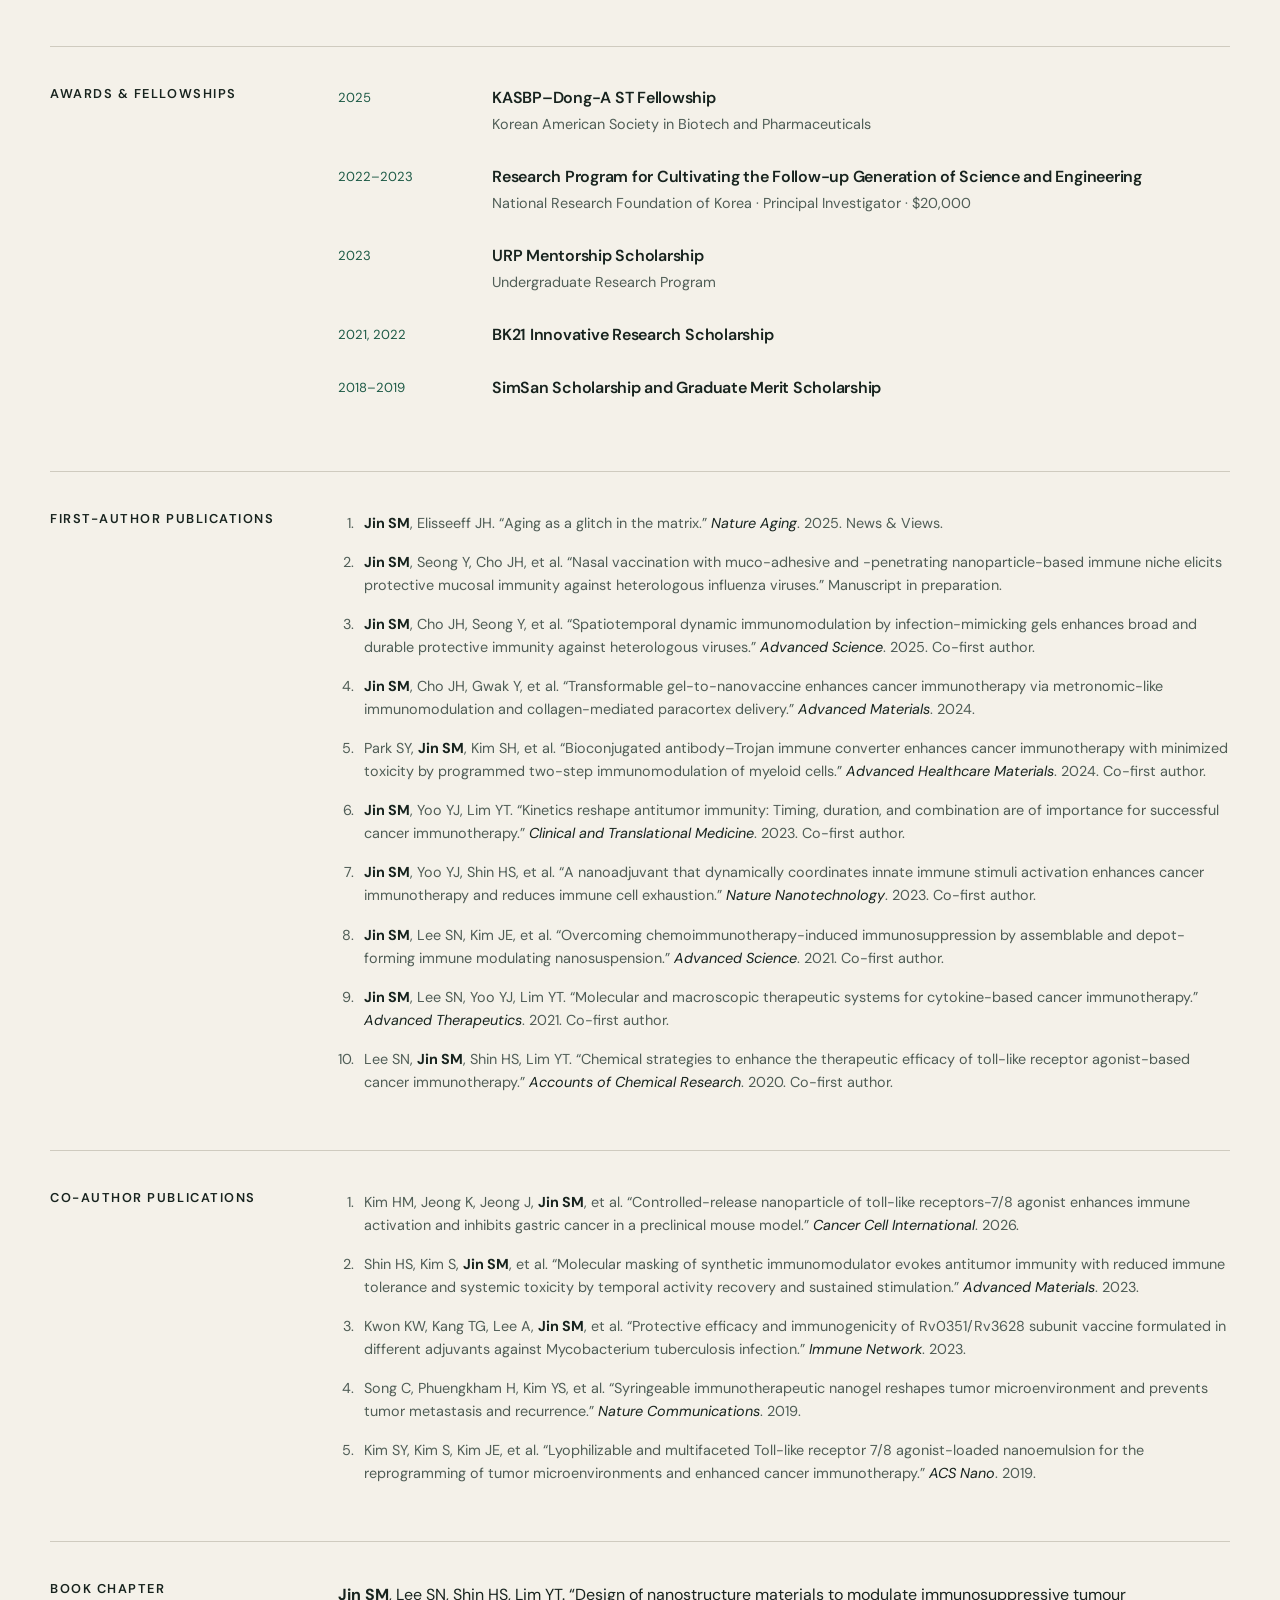
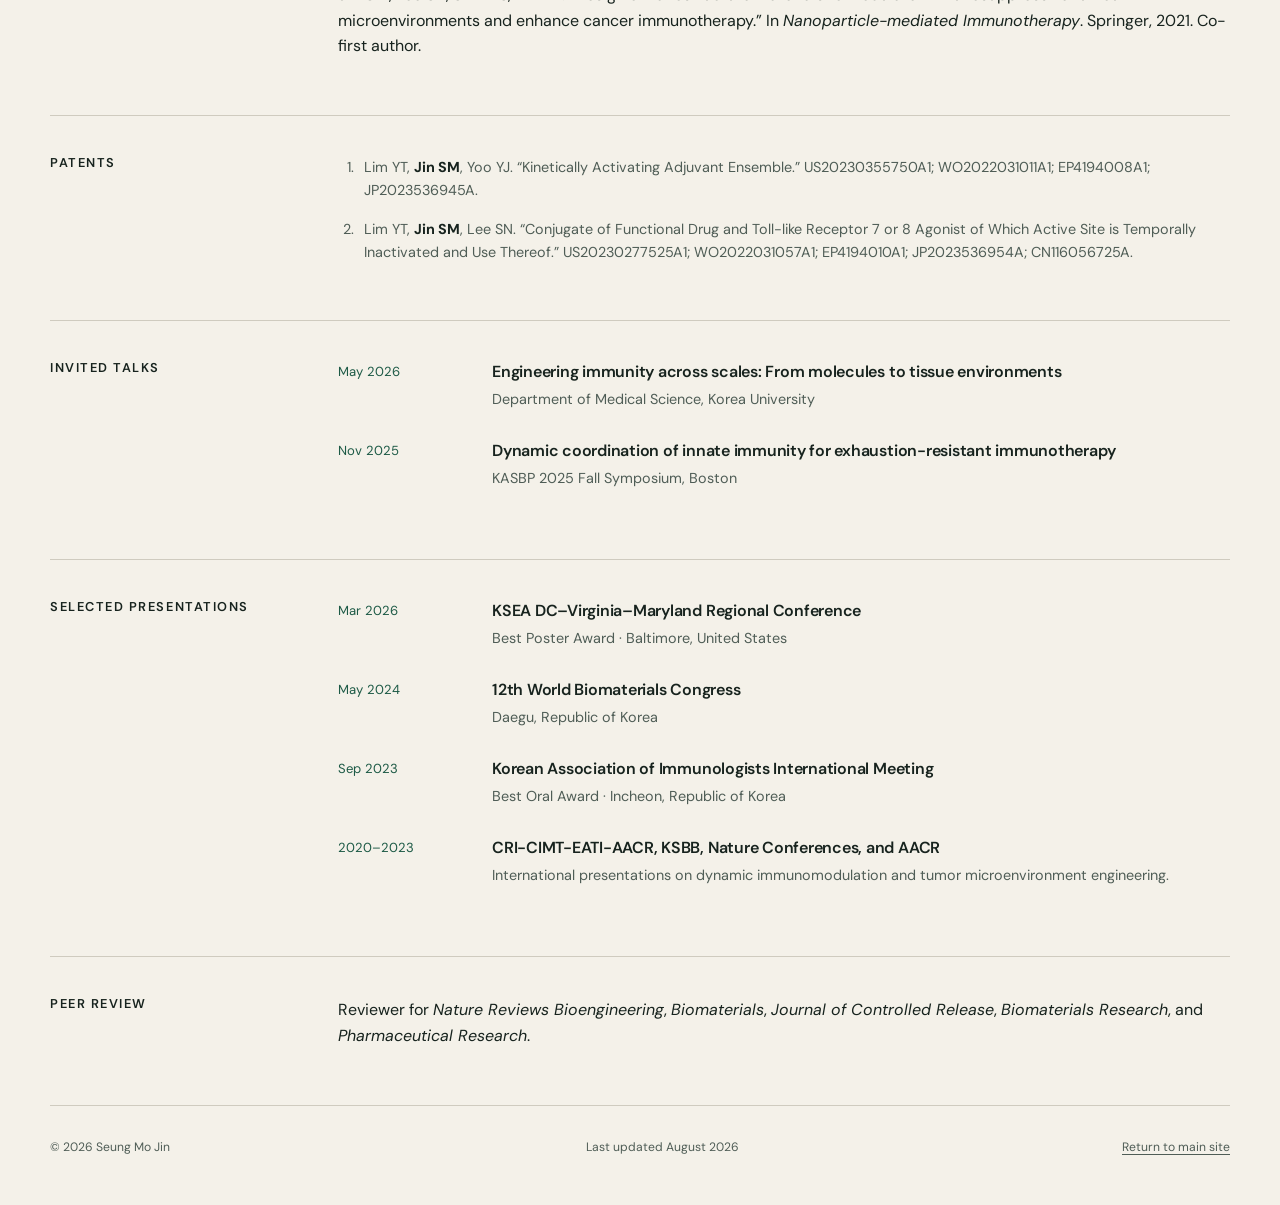
==== commit 38d4178e: "Reduce hero title and expand T-TREC name" ====
--- a/cv.html
+++ b/cv.html
@@ -35,7 +35,7 @@
         <div>
           <p class="eyebrow">Curriculum Vitae</p>
           <h1>Seung Mo Jin, PhD</h1>
-          <p>Postdoctoral Fellow · Translational Therapeutic and Regenerative Engineering Center (T‑TREC)</p>
+          <p>Postdoctoral Fellow · Translational Therapeutics and Regenerative Engineering Center (T-TREC)</p>
           <p>Johns Hopkins University · <a href="mailto:sjin30@jh.edu">sjin30@jh.edu</a></p>
           <p class="cv-profile-links">
             <a href="https://scholar.google.com/citations?user=U99hNV4AAAAJ" target="_blank" rel="noopener noreferrer">Google Scholar ↗</a>
@@ -81,7 +81,7 @@
             <time>2025–present</time>
             <div>
               <h3>Postdoctoral Fellow</h3>
-              <p>Translational Therapeutic and Regenerative Engineering Center, Johns Hopkins University</p>
+              <p>Translational Therapeutics and Regenerative Engineering Center, Johns Hopkins University</p>
               <p>PI: Jennifer H. Elisseeff, PhD</p>
             </div>
           </article>
--- a/styles.css
+++ b/styles.css
@@ -154,6 +154,12 @@
   letter-spacing: -0.045em;
 }
 
+.hero-copy h1 {
+  font-size: clamp(2.6rem, 5vw, 4.8rem);
+  line-height: 1.1;
+  letter-spacing: -0.035em;
+}
+
 h2 {
   margin-bottom: 1.25rem;
   font-size: clamp(2.4rem, 4.5vw, 4.2rem);
@@ -232,6 +238,11 @@
   line-height: 1.45;
 }
 
+.profile-affiliation strong {
+  color: var(--ink);
+  font-weight: 600;
+}
+
 .quick-facts {
   margin: 1.3rem 0 0;
   padding-top: 1rem;
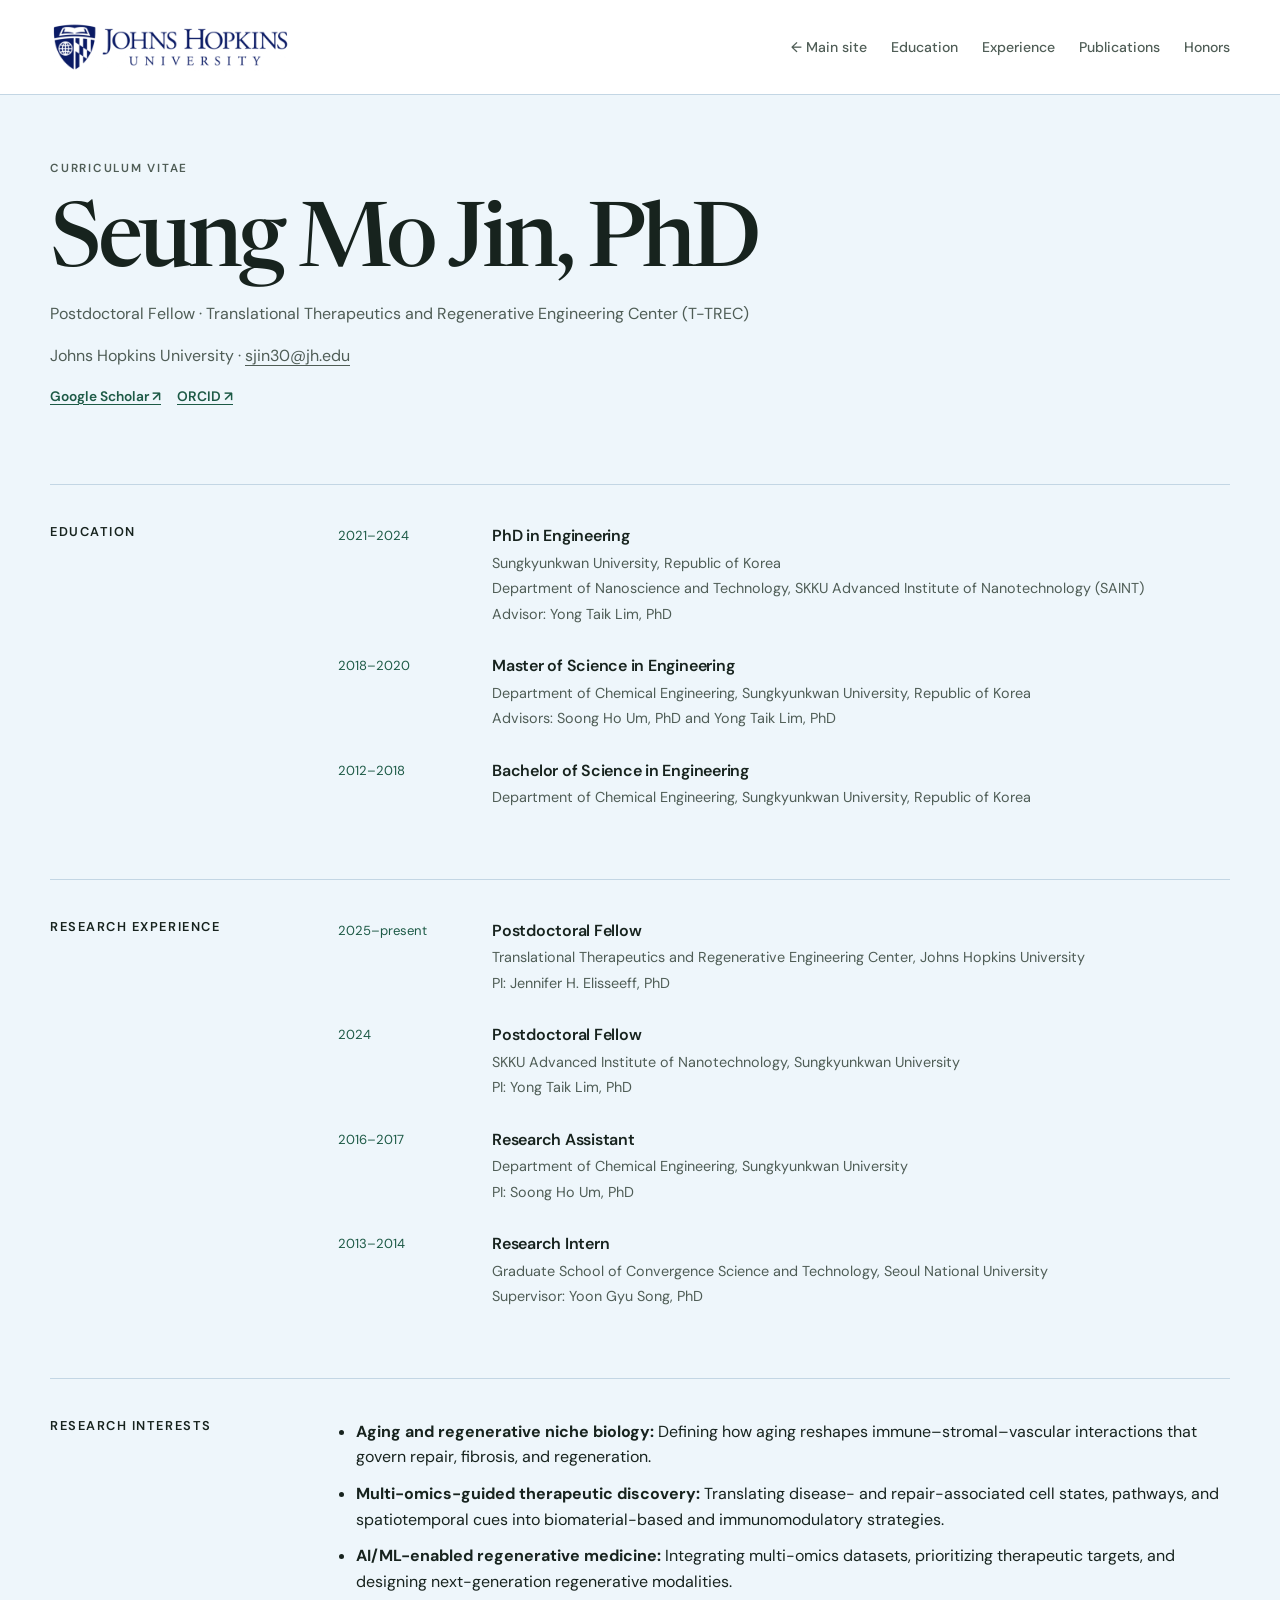
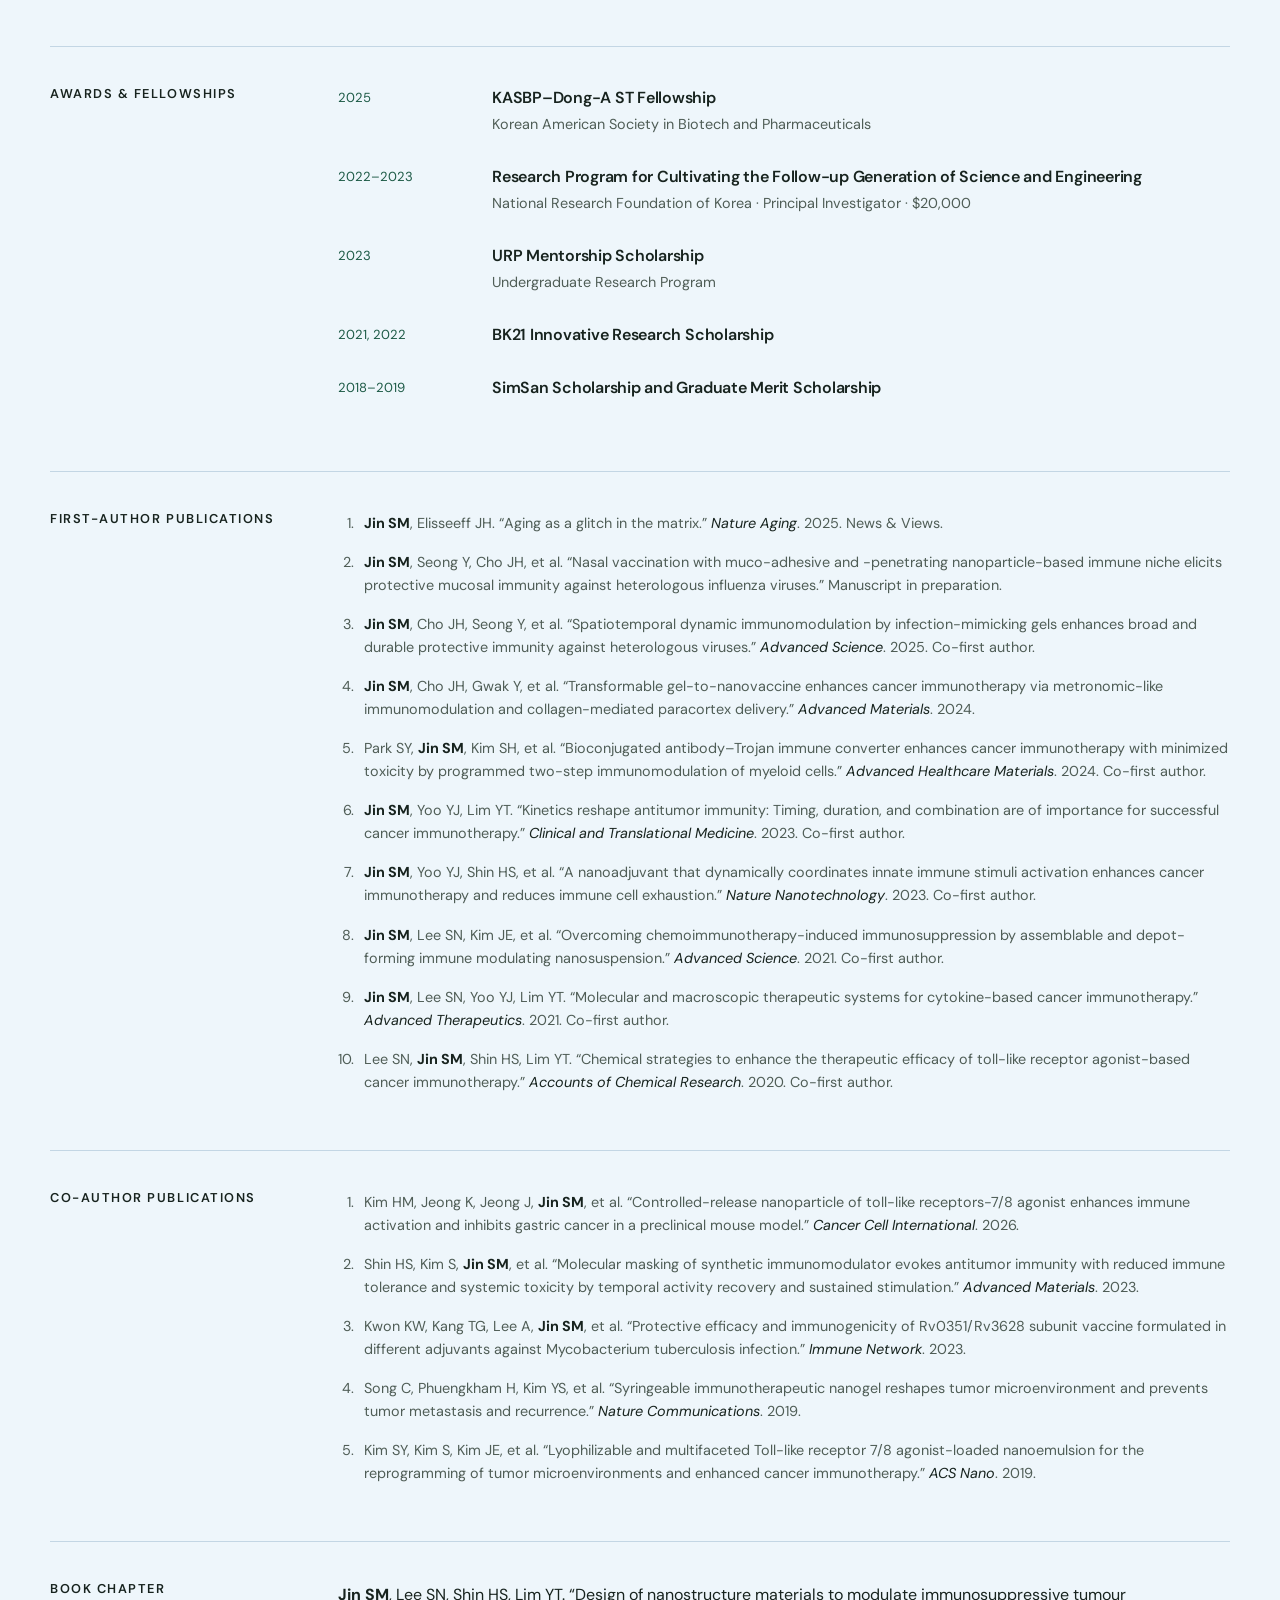
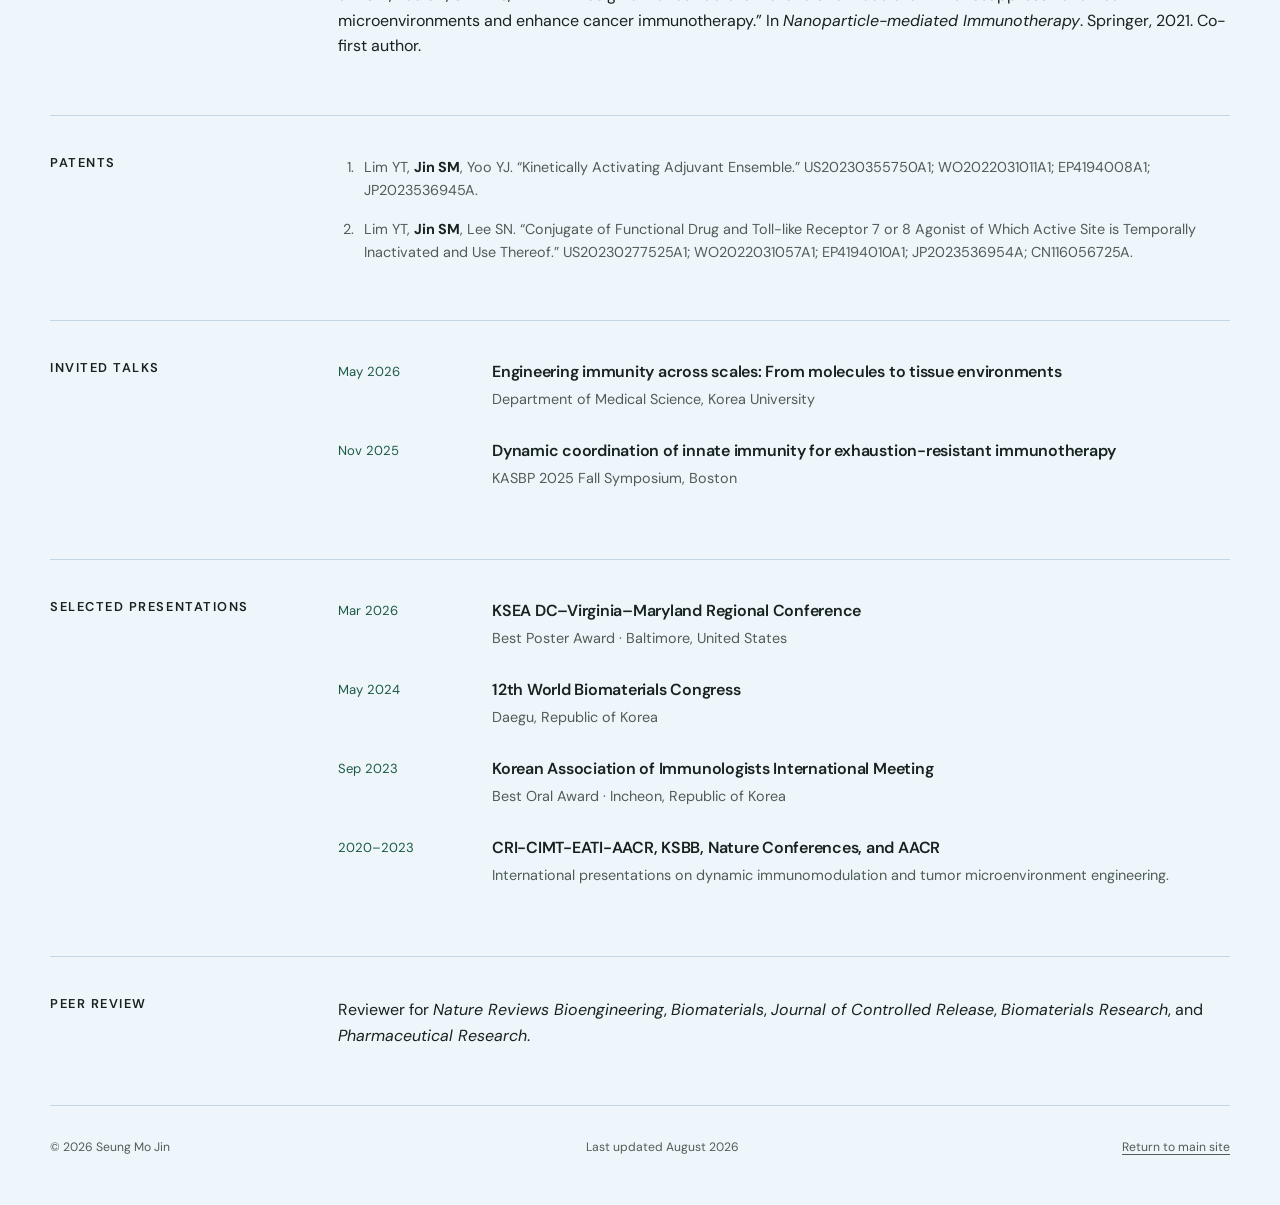
==== commit 3fa504d7: "Use high resolution Hopkins logo and pale blue background" ====
--- a/cv.html
+++ b/cv.html
@@ -14,10 +14,10 @@
       <div class="site-header-inner">
         <a class="site-logo" href="index.html" aria-label="Home">
           <img
-            src="assets/johns-hopkins-university-banner.png"
+            src="assets/johns-hopkins-university-logo-600x124.png"
             alt="Johns Hopkins University"
-            width="170"
-            height="39"
+            width="600"
+            height="124"
           />
         </a>
         <nav aria-label="CV navigation">
--- a/styles.css
+++ b/styles.css
@@ -3,13 +3,13 @@
 :root {
   --ink: #17231e;
   --ink-soft: #4f5d56;
-  --paper: #f4f1e9;
-  --paper-deep: #e9e4d8;
+  --paper: #eef6fb;
+  --paper-deep: #dcecf6;
   --green: #1d5a46;
   --green-dark: #123d31;
   --sage: #b7c9ba;
-  --line: #cfcbbf;
-  --white: #fffdf8;
+  --line: #c3d6e4;
+  --white: #ffffff;
   --sans: "DM Sans", Arial, sans-serif;
   --serif: "Newsreader", Georgia, serif;
   --max-width: 1180px;
@@ -88,9 +88,9 @@
 
 .site-logo img {
   display: block;
-  width: min(13rem, 42vw);
+  width: min(15rem, 48vw);
   height: auto;
-  aspect-ratio: 170 / 39;
+  aspect-ratio: 150 / 31;
   object-fit: contain;
 }
 
@@ -211,7 +211,7 @@
 .profile-card {
   padding: 1rem;
   border: 1px solid var(--line);
-  background: rgba(255, 253, 248, 0.48);
+  background: rgba(255, 255, 255, 0.52);
 }
 
 .portrait-placeholder {
